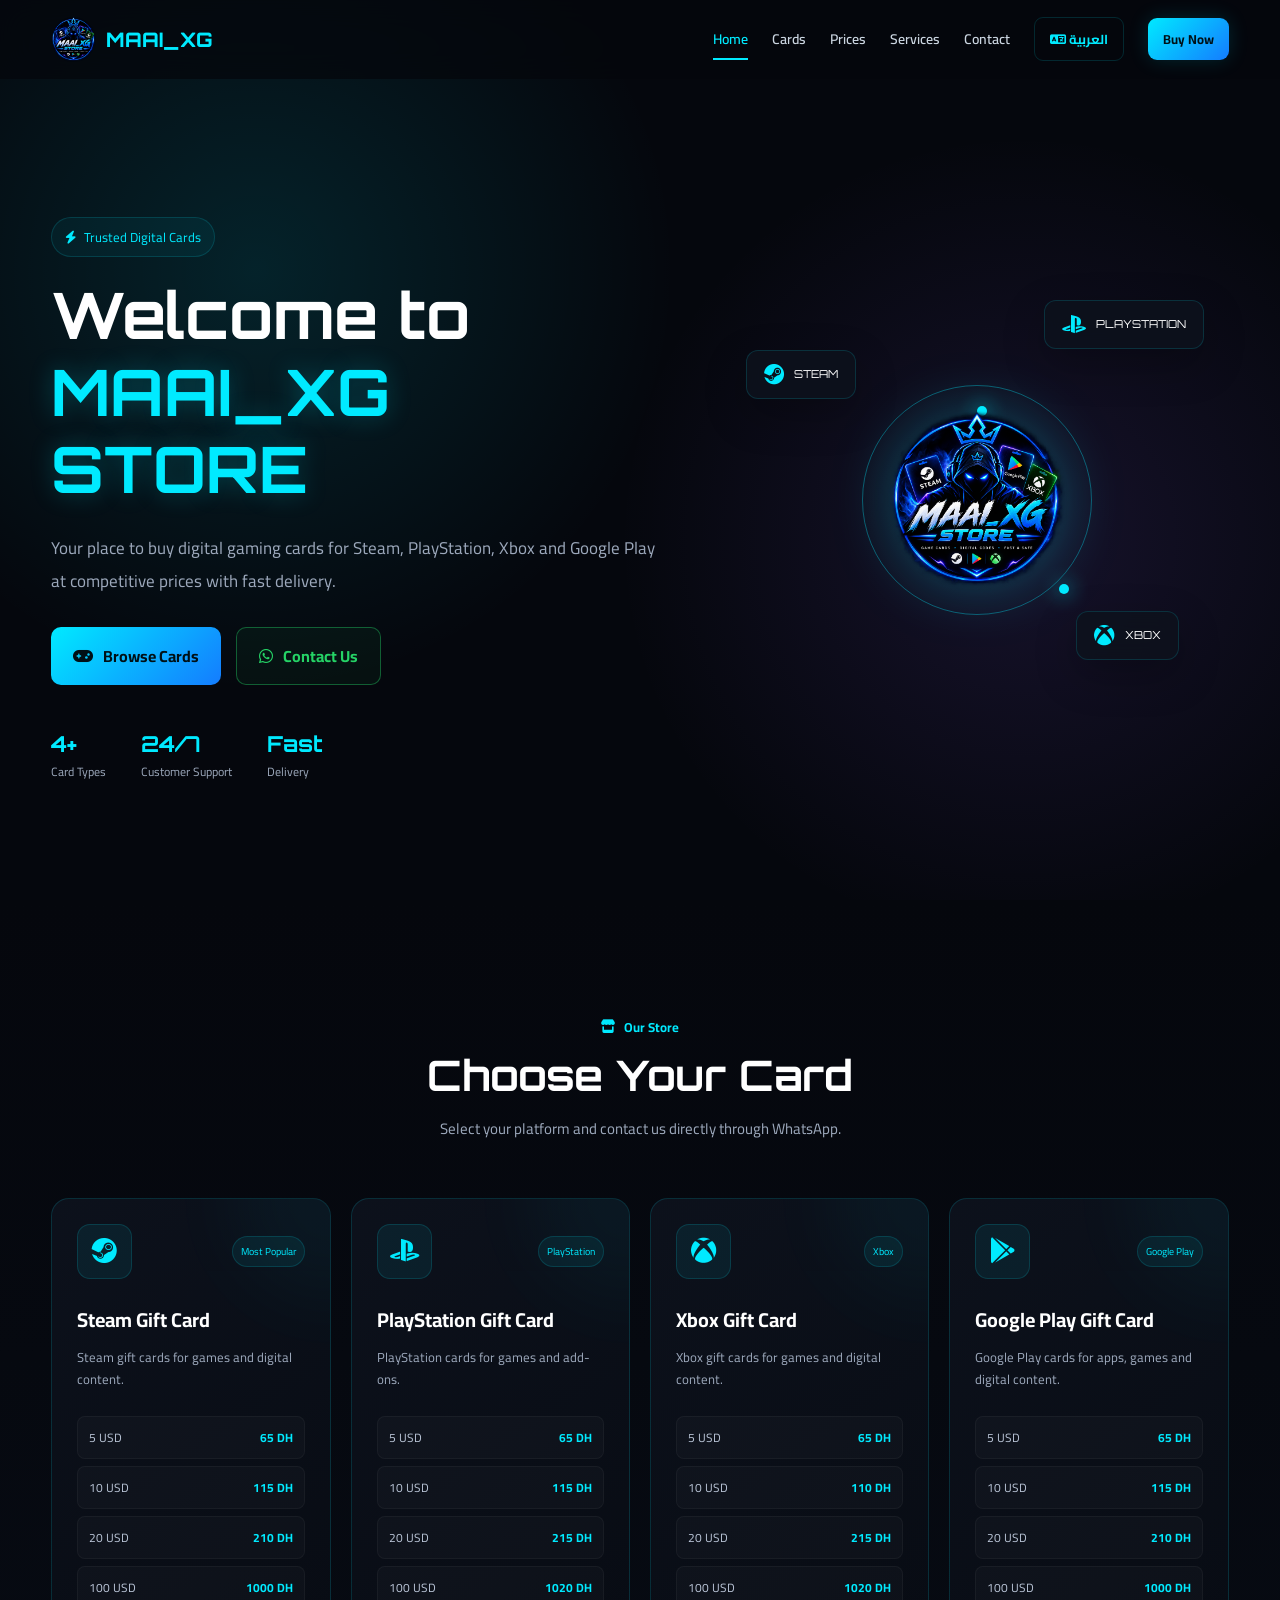
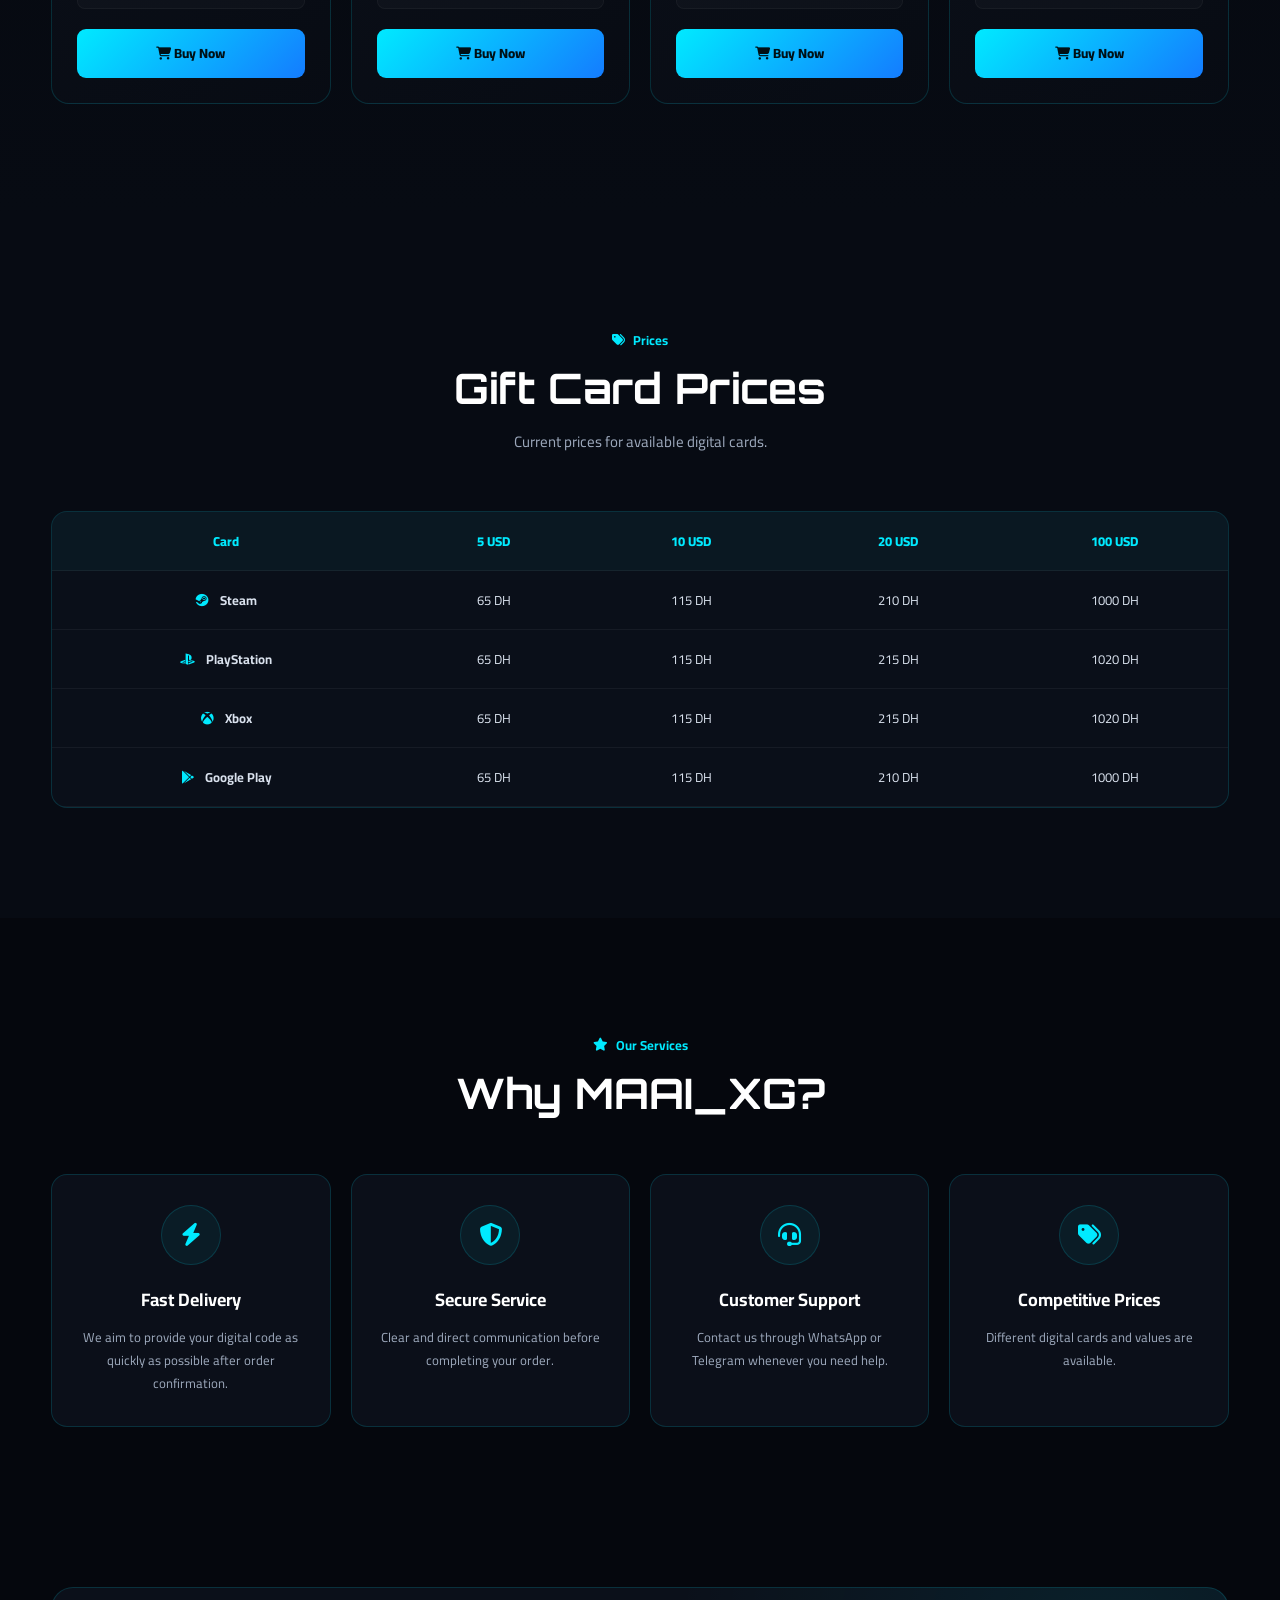
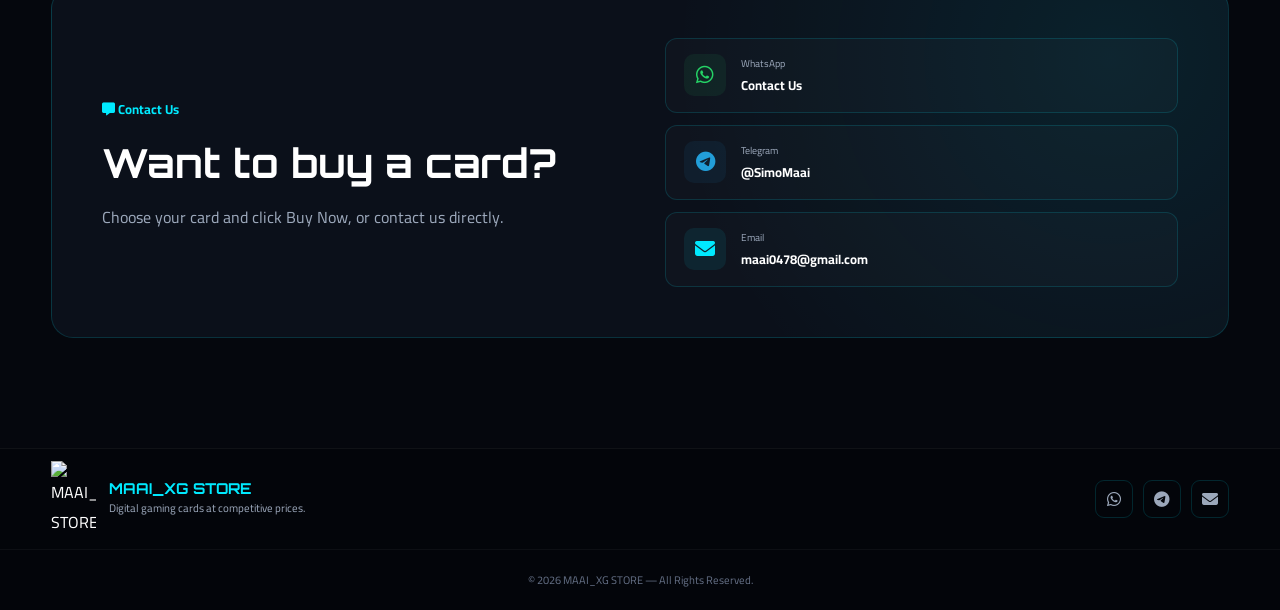
==== english.html @ 56d8b90f "MAAI_XG STORE website" ====
<!DOCTYPE html>
<html lang="en" dir="ltr">
<head>

    <meta charset="UTF-8">

    <meta name="viewport"
          content="width=device-width, initial-scale=1.0">

    <title>MAAI_XG STORE | Digital Gaming Cards</title>

    <meta name="description"
          content="MAAI_XG STORE - Steam, PlayStation, Xbox and Google Play gift cards">

    <link rel="preconnect"
          href="https://fonts.googleapis.com">

    <link rel="preconnect"
          href="https://fonts.gstatic.com"
          crossorigin>

    <link href="https://fonts.googleapis.com/css2?family=Cairo:wght@400;500;600;700;800&family=Orbitron:wght@500;600;700;800&display=swap"
          rel="stylesheet">

    <link rel="stylesheet"
          href="https://cdnjs.cloudflare.com/ajax/libs/font-awesome/6.5.2/css/all.min.css">

    <link rel="stylesheet"
          href="style.css">

</head>

<body>


<!-- ================= NAVBAR ================= -->

<header class="navbar">

    <div class="container nav-container">

        <a href="#home" class="logo">

            <img src="logo_profil.png"
                 alt="MAAI_XG STORE">

            <span>MAAI_XG</span>

        </a>


        <nav class="nav-menu">

            <a href="#home"
               class="nav-link active">
                Home
            </a>

            <a href="#cards"
               class="nav-link">
                Cards
            </a>

            <a href="#prices"
               class="nav-link">
                Prices
            </a>

            <a href="#services"
               class="nav-link">
                Services
            </a>

            <a href="#contact"
               class="nav-link">
                Contact
            </a>

            <a href="index.html"
               class="language-btn">

                <i class="fa-solid fa-language"></i>

                العربية

            </a>

            <a href="#cards"
               class="nav-buy">
                Buy Now
            </a>

        </nav>


        <button class="menu-toggle"
                aria-label="Menu">

            <i class="fa-solid fa-bars"></i>

        </button>

    </div>

</header>


<!-- ================= HERO ================= -->

<section id="home"
         class="hero">

    <div class="hero-bg"></div>


    <div class="container hero-container">


        <div class="hero-content reveal">

            <span class="hero-badge">

                <i class="fa-solid fa-bolt"></i>

                Trusted Digital Cards

            </span>


            <h1>

                Welcome to

                <span>MAAI_XG STORE</span>

            </h1>


            <p>

                Your place to buy digital gaming cards
                for Steam, PlayStation, Xbox and Google Play
                at competitive prices with fast delivery.

            </p>


            <div class="hero-buttons">

                <a href="#cards"
                   class="btn btn-primary">

                    <i class="fa-solid fa-gamepad"></i>

                    Browse Cards

                </a>


                <a href="https://wa.me/79996118911"
                   target="_blank"
                   class="btn btn-whatsapp">

                    <i class="fa-brands fa-whatsapp"></i>

                    Contact Us

                </a>

            </div>


            <div class="hero-stats">

                <div class="stat">

                    <strong>4+</strong>

                    <span>
                        Card Types
                    </span>

                </div>


                <div class="stat">

                    <strong>24/7</strong>

                    <span>
                        Customer Support
                    </span>

                </div>


                <div class="stat">

                    <strong>Fast</strong>

                    <span>
                        Delivery
                    </span>

                </div>

            </div>

        </div>


        <div class="hero-visual reveal">


            <div class="floating-card steam-float">

                <i class="fa-brands fa-steam"></i>

                <span>STEAM</span>

            </div>


            <div class="floating-card ps-float">

                <i class="fa-brands fa-playstation"></i>

                <span>PLAYSTATION</span>

            </div>


            <div class="floating-card xbox-float">

                <i class="fa-brands fa-xbox"></i>

                <span>XBOX</span>

            </div>


            <div class="hero-logo">

                <img src="./logo_profil.png"
                     alt="MAAI_XG Logo">

                <div class="logo-ring"></div>

            </div>

        </div>

    </div>

</section>


<!-- ================= CARDS ================= -->

<section id="cards"
         class="section cards-section">

    <div class="container">


        <div class="section-title reveal">

            <span>

                <i class="fa-solid fa-store"></i>

                Our Store

            </span>


            <h2>
                Choose Your Card
            </h2>


            <p>
                Select your platform and contact us directly through WhatsApp.
            </p>

        </div>


        <div class="cards-grid">


            <!-- STEAM -->

            <article class="product-card steam-card reveal">

                <div class="card-top">

                    <div class="platform-icon">

                        <i class="fa-brands fa-steam"></i>

                    </div>


                    <span class="card-tag">
                        Most Popular
                    </span>

                </div>


                <h3>
                    Steam Gift Card
                </h3>


                <p>
                    Steam gift cards for games and digital content.
                </p>


                <div class="price-list">

                    <div>
                        <span>5 USD</span>
                        <strong>65 DH</strong>
                    </div>

                    <div>
                        <span>10 USD</span>
                        <strong>115 DH</strong>
                    </div>

                    <div>
                        <span>20 USD</span>
                        <strong>210 DH</strong>
                    </div>

                    <div>
                        <span>100 USD</span>
                        <strong>1000 DH</strong>
                    </div>

                </div>


                <button class="buy-btn"
                        data-product="Steam Gift Card">

                    <i class="fa-solid fa-cart-shopping"></i>

                    Buy Now

                </button>

            </article>


            <!-- PLAYSTATION -->

            <article class="product-card playstation-card reveal">

                <div class="card-top">

                    <div class="platform-icon">

                        <i class="fa-brands fa-playstation"></i>

                    </div>


                    <span class="card-tag">
                        PlayStation
                    </span>

                </div>


                <h3>
                    PlayStation Gift Card
                </h3>


                <p>
                    PlayStation cards for games and add-ons.
                </p>


                <div class="price-list">

                    <div>
                        <span>5 USD</span>
                        <strong>65 DH</strong>
                    </div>

                    <div>
                        <span>10 USD</span>
                        <strong>115 DH</strong>
                    </div>

                    <div>
                        <span>20 USD</span>
                        <strong>215 DH</strong>
                    </div>

                    <div>
                        <span>100 USD</span>
                        <strong>1020 DH</strong>
                    </div>

                </div>


                <button class="buy-btn"
                        data-product="PlayStation Gift Card">

                    <i class="fa-solid fa-cart-shopping"></i>

                    Buy Now

                </button>

            </article>


            <!-- XBOX -->

            <article class="product-card xbox-card reveal">

                <div class="card-top">

                    <div class="platform-icon">

                        <i class="fa-brands fa-xbox"></i>

                    </div>


                    <span class="card-tag">
                        Xbox
                    </span>

                </div>


                <h3>
                    Xbox Gift Card
                </h3>


                <p>
                    Xbox gift cards for games and digital content.
                </p>


                <div class="price-list">

                    <div>
                        <span>5 USD</span>
                        <strong>65 DH</strong>
                    </div>

                    <div>
                        <span>10 USD</span>
                        <strong>110 DH</strong>
                    </div>

                    <div>
                        <span>20 USD</span>
                        <strong>215 DH</strong>
                    </div>

                    <div>
                        <span>100 USD</span>
                        <strong>1020 DH</strong>
                    </div>

                </div>


                <button class="buy-btn"
                        data-product="Xbox Gift Card">

                    <i class="fa-solid fa-cart-shopping"></i>

                    Buy Now

                </button>

            </article>


            <!-- GOOGLE PLAY -->

            <article class="product-card google-card reveal">

                <div class="card-top">

                    <div class="platform-icon">

                        <i class="fa-brands fa-google-play"></i>

                    </div>


                    <span class="card-tag">
                        Google Play
                    </span>

                </div>


                <h3>
                    Google Play Gift Card
                </h3>


                <p>
                    Google Play cards for apps, games and digital content.
                </p>


                <div class="price-list">

                    <div>
                        <span>5 USD</span>
                        <strong>65 DH</strong>
                    </div>

                    <div>
                        <span>10 USD</span>
                        <strong>115 DH</strong>
                    </div>

                    <div>
                        <span>20 USD</span>
                        <strong>210 DH</strong>
                    </div>

                    <div>
                        <span>100 USD</span>
                        <strong>1000 DH</strong>
                    </div>

                </div>


                <button class="buy-btn"
                        data-product="Google Play Gift Card">

                    <i class="fa-solid fa-cart-shopping"></i>

                    Buy Now

                </button>

            </article>

        </div>

    </div>

</section>


<!-- ================= PRICES ================= -->

<section id="prices"
         class="section prices-section">

    <div class="container">


        <div class="section-title reveal">

            <span>

                <i class="fa-solid fa-tags"></i>

                Prices

            </span>


            <h2>
                Gift Card Prices
            </h2>


            <p>
                Current prices for available digital cards.
            </p>

        </div>


        <div class="table-wrapper reveal">

            <table>

                <thead>

                    <tr>

                        <th>Card</th>

                        <th>5 USD</th>

                        <th>10 USD</th>

                        <th>20 USD</th>

                        <th>100 USD</th>

                    </tr>

                </thead>


                <tbody>

                    <tr>

                        <td>

                            <i class="fa-brands fa-steam"></i>

                            Steam

                        </td>

                        <td>65 DH</td>

                        <td>115 DH</td>

                        <td>210 DH</td>

                        <td>1000 DH</td>

                    </tr>


                    <tr>

                        <td>

                            <i class="fa-brands fa-playstation"></i>

                            PlayStation

                        </td>

                        <td>65 DH</td>

                        <td>115 DH</td>

                        <td>215 DH</td>

                        <td>1020 DH</td>

                    </tr>


                    <tr>

                        <td>

                            <i class="fa-brands fa-xbox"></i>

                            Xbox

                        </td>

                        <td>65 DH</td>

                        <td>115 DH</td>

                        <td>215 DH</td>

                        <td>1020 DH</td>

                    </tr>


                    <tr>

                        <td>

                            <i class="fa-brands fa-google-play"></i>

                            Google Play

                        </td>

                        <td>65 DH</td>

                        <td>115 DH</td>

                        <td>210 DH</td>

                        <td>1000 DH</td>

                    </tr>

                </tbody>

            </table>

        </div>

    </div>

</section>


<!-- ================= SERVICES ================= -->

<section id="services"
         class="section services-section">

    <div class="container">


        <div class="section-title reveal">

            <span>

                <i class="fa-solid fa-star"></i>

                Our Services

            </span>


            <h2>
                Why MAAI_XG?
            </h2>

        </div>


        <div class="services-grid">


            <div class="service-box reveal">

                <i class="fa-solid fa-bolt"></i>

                <h3>
                    Fast Delivery
                </h3>

                <p>
                    We aim to provide your digital code as quickly as possible after order confirmation.
                </p>

            </div>


            <div class="service-box reveal">

                <i class="fa-solid fa-shield-halved"></i>

                <h3>
                    Secure Service
                </h3>

                <p>
                    Clear and direct communication before completing your order.
                </p>

            </div>


            <div class="service-box reveal">

                <i class="fa-solid fa-headset"></i>

                <h3>
                    Customer Support
                </h3>

                <p>
                    Contact us through WhatsApp or Telegram whenever you need help.
                </p>

            </div>


            <div class="service-box reveal">

                <i class="fa-solid fa-tags"></i>

                <h3>
                    Competitive Prices
                </h3>

                <p>
                    Different digital cards and values are available.
                </p>

            </div>

        </div>

    </div>

</section>


<!-- ================= CONTACT ================= -->

<section id="contact"
         class="section contact-section">

    <div class="container">


        <div class="contact-box reveal">


            <div class="contact-content">

                <span>

                    <i class="fa-solid fa-message"></i>

                    Contact Us

                </span>


                <h2>
                    Want to buy a card?
                </h2>


                <p>
                    Choose your card and click Buy Now,
                    or contact us directly.
                </p>

            </div>


            <div class="contact-buttons">


                <a href="https://wa.me/79996118911"
                   target="_blank"
                   class="contact-btn whatsapp">

                    <i class="fa-brands fa-whatsapp"></i>

                    <div>

                        <small>
                            WhatsApp
                        </small>

                        <strong>
                            Contact Us
                        </strong>

                    </div>

                </a>


                <a href="https://t.me/SimoMaai"
                   target="_blank"
                   class="contact-btn telegram">

                    <i class="fa-brands fa-telegram"></i>

                    <div>

                        <small>
                            Telegram
                        </small>

                        <strong>
                            @SimoMaai
                        </strong>

                    </div>

                </a>


                <a href="mailto:maai0478@gmail.com"
                   class="contact-btn email">

                    <i class="fa-solid fa-envelope"></i>

                    <div>

                        <small>
                            Email
                        </small>

                        <strong>
                            maai0478@gmail.com
                        </strong>

                    </div>

                </a>

            </div>

        </div>

    </div>

</section>


<!-- ================= FOOTER ================= -->

<footer>

    <div class="container footer-container">


        <div class="footer-brand">

            <img src="logo_profic.png"
                 alt="MAAI_XG STORE">


            <div>

                <h3>
                    MAAI_XG STORE
                </h3>

                <p>
                    Digital gaming cards at competitive prices.
                </p>

            </div>

        </div>


        <div class="footer-social">

            <a href="https://wa.me/79996118911"
               target="_blank">

                <i class="fa-brands fa-whatsapp"></i>

            </a>


            <a href="https://t.me/SimoMaai"
               target="_blank">

                <i class="fa-brands fa-telegram"></i>

            </a>


            <a href="mailto:maai0478@gmail.com">

                <i class="fa-solid fa-envelope"></i>

            </a>

        </div>

    </div>


    <div class="copyright">

        © <span id="year"></span>

        MAAI_XG STORE — All Rights Reserved.

    </div>

</footer>


<script src="script.js"></script>

</body>
</html>
---- style.css ----
/* =====================================================
   MAAI_XG STORE
   MAIN CSS
===================================================== */

* {
    margin: 0;
    padding: 0;
    box-sizing: border-box;
}

html {
    scroll-behavior: smooth;
}

body {
    font-family: "Cairo", sans-serif;
    background: #05070d;
    color: #ffffff;
    overflow-x: hidden;
}

a {
    text-decoration: none;
    color: inherit;
}

button {
    font-family: inherit;
}

img {
    max-width: 100%;
    display: block;
}

:root {
    --bg: #05070d;
    --bg2: #090d16;
    --card: #0d121d;

    --cyan: #00eaff;
    --blue: #147cff;
    --purple: #8b5cf6;

    --white: #ffffff;
    --muted: #9ca8bb;

    --border: rgba(0, 234, 255, 0.15);

    --shadow:
        0 0 35px rgba(0, 234, 255, 0.08);
}

.container {
    width: min(1180px, 92%);
    margin: auto;
}


/* =====================================================
   NAVBAR
===================================================== */

.navbar {
    position: fixed;
    top: 0;
    left: 0;
    width: 100%;
    z-index: 1000;

    background: rgba(5, 7, 13, 0.75);

    backdrop-filter: blur(15px);

    border-bottom: 1px solid transparent;

    transition: 0.3s ease;
}

.navbar.scrolled {
    background: rgba(5, 7, 13, 0.95);
    border-bottom-color: var(--border);
    box-shadow: 0 10px 30px rgba(0, 0, 0, 0.25);
}

.nav-container {
    min-height: 78px;

    display: flex;
    align-items: center;
    justify-content: space-between;

    gap: 30px;
}

.logo {
    display: flex;
    align-items: center;
    gap: 10px;

    font-family: "Orbitron", sans-serif;
    font-size: 20px;
    font-weight: 800;

    color: #fff;
}

.logo img {
    width: 45px;
    height: 45px;
    object-fit: contain;
}

.logo span {
    color: var(--cyan);
}

.nav-menu {
    display: flex;
    align-items: center;
    gap: 24px;
}

.nav-link {
    color: #cbd5e1;
    font-size: 14px;
    font-weight: 600;

    position: relative;

    transition: 0.3s ease;
}

.nav-link:hover,
.nav-link.active {
    color: var(--cyan);
}

.nav-link::after {
    content: "";

    position: absolute;

    bottom: -8px;
    left: 0;

    width: 0;
    height: 2px;

    background: var(--cyan);

    transition: 0.3s ease;
}

.nav-link:hover::after,
.nav-link.active::after {
    width: 100%;
}

.nav-buy,
.language-btn {
    padding: 9px 15px;

    border-radius: 9px;

    font-size: 13px;
    font-weight: 700;

    transition: 0.3s ease;
}

.language-btn {
    border: 1px solid var(--border);
    color: var(--cyan);
}

.language-btn:hover {
    background: rgba(0, 234, 255, 0.08);
}

.nav-buy {
    background: linear-gradient(
        135deg,
        var(--cyan),
        var(--blue)
    );

    color: #001016;

    box-shadow:
        0 0 20px rgba(0, 234, 255, 0.15);
}

.nav-buy:hover {
    transform: translateY(-2px);
    box-shadow:
        0 0 30px rgba(0, 234, 255, 0.3);
}

.menu-toggle {
    display: none;

    border: 0;
    background: transparent;

    color: white;

    font-size: 24px;

    cursor: pointer;
}


/* =====================================================
   HERO
===================================================== */

.hero {
    min-height: 100vh;

    position: relative;

    display: flex;
    align-items: center;

    padding-top: 100px;

    overflow: hidden;
}

.hero-bg {
    position: absolute;
    inset: 0;

    background:
        radial-gradient(
            circle at 20% 30%,
            rgba(0, 234, 255, 0.12),
            transparent 35%
        ),

        radial-gradient(
            circle at 80% 60%,
            rgba(139, 92, 246, 0.13),
            transparent 35%
        );

    pointer-events: none;
}

.hero-container {
    display: grid;

    grid-template-columns: 1.1fr 0.9fr;

    align-items: center;

    gap: 60px;

    position: relative;
    z-index: 2;
}

.hero-content {
    max-width: 680px;
}

.hero-badge {
    display: inline-flex;

    align-items: center;

    gap: 8px;

    padding: 7px 13px;

    border-radius: 50px;

    border: 1px solid var(--border);

    background: rgba(0, 234, 255, 0.05);

    color: var(--cyan);

    font-size: 13px;

    margin-bottom: 20px;
}

.hero h1 {
    font-family: "Orbitron", sans-serif;

    font-size: clamp(36px, 5vw, 65px);

    line-height: 1.2;

    margin-bottom: 25px;
}

.hero h1 span {
    display: block;

    color: var(--cyan);

    text-shadow:
        0 0 25px rgba(0, 234, 255, 0.25);
}

.hero p {
    color: var(--muted);

    font-size: 17px;

    line-height: 1.9;

    max-width: 650px;

    margin-bottom: 30px;
}

.hero-buttons {
    display: flex;

    gap: 15px;

    flex-wrap: wrap;
}

.btn {
    display: inline-flex;

    align-items: center;

    justify-content: center;

    gap: 10px;

    padding: 13px 22px;

    border-radius: 10px;

    font-weight: 700;

    transition: 0.3s ease;
}

.btn-primary {
    background:
        linear-gradient(
            135deg,
            var(--cyan),
            var(--blue)
        );

    color: #001016;
}

.btn-primary:hover {
    transform: translateY(-3px);

    box-shadow:
        0 10px 35px rgba(0, 234, 255, 0.2);
}

.btn-whatsapp {
    border: 1px solid rgba(37, 211, 102, 0.4);

    color: #25d366;

    background: rgba(37, 211, 102, 0.05);
}

.btn-whatsapp:hover {
    background: rgba(37, 211, 102, 0.1);

    transform: translateY(-3px);
}

.hero-stats {
    display: flex;

    gap: 35px;

    margin-top: 45px;

    flex-wrap: wrap;
}

.stat {
    display: flex;

    flex-direction: column;

    gap: 3px;
}

.stat strong {
    font-family: "Orbitron", sans-serif;

    color: var(--cyan);

    font-size: 22px;
}

.stat span {
    color: var(--muted);

    font-size: 12px;
}


/* =====================================================
   HERO VISUAL
===================================================== */

.hero-visual {
    min-height: 500px;

    position: relative;

    display: flex;

    align-items: center;

    justify-content: center;
}

.hero-logo {
    width: 230px;
    height: 230px;

    position: relative;

    display: flex;

    align-items: center;

    justify-content: center;

    animation: logoFloat 4s ease-in-out infinite;
}

.hero-logo img {
    width: 180px;

    position: relative;

    z-index: 2;

    filter:
        drop-shadow(
            0 0 30px rgba(0, 234, 255, 0.3)
        );
}

.logo-ring {
    position: absolute;

    inset: 0;

    border: 1px solid rgba(0, 234, 255, 0.35);

    border-radius: 50%;

    animation: spin 10s linear infinite;
}

.logo-ring::before,
.logo-ring::after {
    content: "";

    position: absolute;

    width: 10px;
    height: 10px;

    border-radius: 50%;

    background: var(--cyan);

    box-shadow:
        0 0 20px var(--cyan);
}

.logo-ring::before {
    top: 20px;
    left: 50%;
}

.logo-ring::after {
    bottom: 20px;
    right: 10%;
}

.floating-card {
    position: absolute;

    display: flex;

    align-items: center;

    gap: 10px;

    padding: 13px 17px;

    border: 1px solid var(--border);

    border-radius: 12px;

    background: rgba(13, 18, 29, 0.85);

    backdrop-filter: blur(10px);

    color: white;

    box-shadow:
        0 15px 40px rgba(0, 0, 0, 0.25);

    font-family: "Orbitron", sans-serif;

    font-size: 11px;
}

.floating-card i {
    color: var(--cyan);

    font-size: 21px;
}

.steam-float {
    top: 20%;
    left: 4%;

    animation: floatingOne 4s ease-in-out infinite;
}

.ps-float {
    top: 10%;
    right: 5%;

    animation: floatingTwo 4.5s ease-in-out infinite;
}

.xbox-float {
    bottom: 18%;
    right: 10%;

    animation: floatingThree 5s ease-in-out infinite;
}


/* =====================================================
   SECTIONS
===================================================== */

.section {
    padding: 110px 0;
}

.section-title {
    text-align: center;

    margin-bottom: 55px;
}

.section-title > span {
    display: inline-flex;

    align-items: center;

    gap: 8px;

    color: var(--cyan);

    font-size: 13px;

    font-weight: 700;

    margin-bottom: 10px;
}

.section-title h2 {
    font-family: "Orbitron", sans-serif;

    font-size: clamp(28px, 4vw, 42px);

    margin-bottom: 13px;
}

.section-title p {
    color: var(--muted);

    font-size: 15px;
}


/* =====================================================
   PRODUCT CARDS
===================================================== */

.cards-section {
    background:
        linear-gradient(
            180deg,
            #05070d,
            #070b13
        );
}

.cards-grid {
    display: grid;

    grid-template-columns:
        repeat(4, 1fr);

    gap: 20px;
}

.product-card {
    position: relative;

    background:
        linear-gradient(
            145deg,
            rgba(13, 18, 29, 0.95),
            rgba(8, 12, 20, 0.95)
        );

    border: 1px solid var(--border);

    border-radius: 18px;

    padding: 25px;

    overflow: hidden;

    transition:
        transform 0.35s ease,
        border-color 0.35s ease,
        box-shadow 0.35s ease;
}

.product-card::before {
    content: "";

    position: absolute;

    top: -100px;
    right: -100px;

    width: 200px;
    height: 200px;

    border-radius: 50%;

    background: var(--cyan);

    opacity: 0.04;

    filter: blur(40px);
}

.product-card:hover {
    transform:
        translateY(-8px);

    border-color:
        rgba(0, 234, 255, 0.45);

    box-shadow:
        0 20px 50px rgba(0, 234, 255, 0.08);
}

.card-top {
    display: flex;

    align-items: center;

    justify-content: space-between;

    gap: 10px;

    margin-bottom: 22px;
}

.platform-icon {
    width: 55px;
    height: 55px;

    display: flex;

    align-items: center;

    justify-content: center;

    border-radius: 13px;

    background:
        rgba(0, 234, 255, 0.07);

    border: 1px solid var(--border);

    font-size: 26px;

    color: var(--cyan);
}

.card-tag {
    font-size: 10px;

    color: var(--cyan);

    padding: 5px 8px;

    border-radius: 50px;

    background:
        rgba(0, 234, 255, 0.07);

    border: 1px solid var(--border);
}

.product-card h3 {
    font-size: 20px;

    margin-bottom: 8px;
}

.product-card > p {
    color: var(--muted);

    font-size: 13px;

    line-height: 1.7;

    min-height: 50px;

    margin-bottom: 20px;
}

.price-list {
    display: flex;

    flex-direction: column;

    gap: 7px;

    margin-bottom: 20px;
}

.price-list div {
    display: flex;

    justify-content: space-between;

    align-items: center;

    padding: 9px 11px;

    border-radius: 8px;

    background:
        rgba(255, 255, 255, 0.025);

    border: 1px solid rgba(255, 255, 255, 0.04);

    font-size: 12px;
}

.price-list span {
    color: #b9c4d6;
}

.price-list strong {
    color: var(--cyan);
}

.buy-btn {
    width: 100%;

    border: 0;

    padding: 12px;

    border-radius: 9px;

    cursor: pointer;

    background:
        linear-gradient(
            135deg,
            var(--cyan),
            var(--blue)
        );

    color: #001016;

    font-weight: 800;

    transition: 0.3s ease;
}

.buy-btn:hover {
    transform: translateY(-2px);

    box-shadow:
        0 8px 25px rgba(0, 234, 255, 0.2);
}


/* =====================================================
   PRICES TABLE
===================================================== */

.prices-section {
    background: #070b13;
}

.table-wrapper {
    overflow-x: auto;

    border:
        1px solid var(--border);

    border-radius: 16px;

    background:
        rgba(13, 18, 29, 0.75);
}

table {
    width: 100%;

    border-collapse: collapse;

    min-width: 700px;
}

th,
td {
    padding: 17px;

    text-align: center;

    border-bottom:
        1px solid rgba(255, 255, 255, 0.05);

    font-size: 13px;
}

th {
    color: var(--cyan);

    background:
        rgba(0, 234, 255, 0.04);

    font-weight: 800;
}

td {
    color: #d9e1ed;
}

td:first-child {
    font-weight: 700;
}

td:first-child i {
    color: var(--cyan);

    margin-right: 8px;
}

tbody tr {
    transition: 0.25s ease;
}

tbody tr:hover {
    background:
        rgba(0, 234, 255, 0.025);
}


/* =====================================================
   SERVICES
===================================================== */

.services-grid {
    display: grid;

    grid-template-columns:
        repeat(4, 1fr);

    gap: 20px;
}

.service-box {
    padding: 30px 22px;

    text-align: center;

    background:
        rgba(13, 18, 29, 0.8);

    border:
        1px solid var(--border);

    border-radius: 16px;

    transition: 0.3s ease;
}

.service-box:hover {
    transform: translateY(-7px);

    border-color:
        rgba(0, 234, 255, 0.4);
}

.service-box > i {
    display: inline-flex;

    width: 60px;
    height: 60px;

    align-items: center;
    justify-content: center;

    border-radius: 50%;

    color: var(--cyan);

    background:
        rgba(0, 234, 255, 0.06);

    border:
        1px solid var(--border);

    font-size: 23px;

    margin-bottom: 18px;
}

.service-box h3 {
    margin-bottom: 10px;

    font-size: 18px;
}

.service-box p {
    color: var(--muted);

    font-size: 13px;

    line-height: 1.8;
}


/* =====================================================
   CONTACT
===================================================== */

.contact-section {
    padding-top: 50px;
}

.contact-box {
    display: grid;

    grid-template-columns: 1fr 1fr;

    gap: 50px;

    align-items: center;

    padding: 50px;

    border:
        1px solid var(--border);

    border-radius: 22px;

    background:
        radial-gradient(
            circle at 90% 20%,
            rgba(0, 234, 255, 0.08),
            transparent 40%
        ),

        #0b101a;
}

.contact-content > span {
    color: var(--cyan);

    font-size: 13px;

    font-weight: 700;
}

.contact-content h2 {
    font-family: "Orbitron", sans-serif;

    font-size: clamp(27px, 4vw, 40px);

    margin: 15px 0;
}

.contact-content p {
    color: var(--muted);

    line-height: 1.8;
}

.contact-buttons {
    display: flex;

    flex-direction: column;

    gap: 12px;
}

.contact-btn {
    display: flex;

    align-items: center;

    gap: 15px;

    padding: 15px 18px;

    border-radius: 12px;

    border: 1px solid var(--border);

    background:
        rgba(255, 255, 255, 0.02);

    transition: 0.3s ease;
}

.contact-btn:hover {
    transform: translateX(-5px);

    border-color:
        rgba(0, 234, 255, 0.4);
}

.contact-btn > i {
    width: 42px;
    height: 42px;

    display: flex;

    align-items: center;

    justify-content: center;

    border-radius: 10px;

    font-size: 20px;
}

.contact-btn div {
    display: flex;

    flex-direction: column;
}

.contact-btn small {
    color: var(--muted);

    font-size: 10px;
}

.contact-btn strong {
    font-size: 13px;
}

.whatsapp > i {
    color: #25d366;

    background:
        rgba(37, 211, 102, 0.08);
}

.telegram > i {
    color: #229ed9;

    background:
        rgba(34, 158, 217, 0.08);
}

.email > i {
    color: var(--cyan);

    background:
        rgba(0, 234, 255, 0.08);
}


/* =====================================================
   FOOTER
===================================================== */

footer {
    background: #03050a;

    border-top:
        1px solid rgba(255, 255, 255, 0.05);
}

.footer-container {
    min-height: 100px;

    display: flex;

    align-items: center;

    justify-content: space-between;

    gap: 30px;
}

.footer-brand {
    display: flex;

    align-items: center;

    gap: 13px;
}

.footer-brand img {
    width: 45px;
}

.footer-brand h3 {
    font-family: "Orbitron", sans-serif;

    font-size: 15px;

    color: var(--cyan);
}

.footer-brand p {
    color: var(--muted);

    font-size: 11px;
}

.footer-social {
    display: flex;

    gap: 10px;
}

.footer-social a {
    width: 38px;
    height: 38px;

    display: flex;

    align-items: center;

    justify-content: center;

    border:
        1px solid var(--border);

    border-radius: 9px;

    color: var(--muted);

    transition: 0.3s ease;
}

.footer-social a:hover {
    color: var(--cyan);

    border-color: var(--cyan);

    transform: translateY(-3px);
}

.copyright {
    text-align: center;

    color: #657086;

    font-size: 11px;

    padding: 20px;

    border-top:
        1px solid rgba(255, 255, 255, 0.04);
}


/* =====================================================
   REVEAL
===================================================== */

.reveal {
    opacity: 0;

    transform: translateY(30px);

    transition:
        opacity 0.7s ease,
        transform 0.7s ease;
}

.reveal.visible {
    opacity: 1;

    transform: translateY(0);
}


/* =====================================================
   RIPPLE
===================================================== */

.ripple {
    position: absolute;

    border-radius: 50%;

    background:
        rgba(255, 255, 255, 0.4);

    transform: scale(0);

    animation: rippleAnimation 0.6s linear;

    pointer-events: none;
}


/* =====================================================
   ANIMATIONS
===================================================== */

@keyframes rippleAnimation {

    to {
        transform: scale(4);

        opacity: 0;
    }

}

@keyframes logoFloat {

    0%,
    100% {
        transform: translateY(0);
    }

    50% {
        transform: translateY(-15px);
    }

}

@keyframes spin {

    to {
        transform: rotate(360deg);
    }

}

@keyframes floatingOne {

    0%,
    100% {
        transform: translateY(0) rotate(-4deg);
    }

    50% {
        transform: translateY(-18px) rotate(2deg);
    }

}

@keyframes floatingTwo {

    0%,
    100% {
        transform: translateY(0) rotate(4deg);
    }

    50% {
        transform: translateY(15px) rotate(-2deg);
    }

}

@keyframes floatingThree {

    0%,
    100% {
        transform: translateY(0);
    }

    50% {
        transform: translateY(-13px);
    }

}


/* =====================================================
   RESPONSIVE
===================================================== */

@media (max-width: 1100px) {

    .cards-grid,
    .services-grid {
        grid-template-columns:
            repeat(2, 1fr);
    }

}

@media (max-width: 850px) {

    .menu-toggle {
        display: block;
    }

    .nav-menu {
        position: absolute;

        top: 78px;

        left: 4%;
        right: 4%;

        display: none;

        flex-direction: column;

        align-items: stretch;

        padding: 20px;

        background:
            rgba(7, 10, 17, 0.98);

        border:
            1px solid var(--border);

        border-radius: 15px;
    }

    .nav-menu.open {
        display: flex;
    }

    .nav-link,
    .language-btn,
    .nav-buy {
        text-align: center;

        padding: 12px;
    }

    .hero-container {
        grid-template-columns: 1fr;

        text-align: center;
    }

    .hero-content {
        margin: auto;
    }

    .hero-buttons,
    .hero-stats {
        justify-content: center;
    }

    .hero-visual {
        min-height: 350px;
    }

    .contact-box {
        grid-template-columns: 1fr;
    }

}

@media (max-width: 600px) {

    .section {
        padding: 80px 0;
    }

    .cards-grid,
    .services-grid {
        grid-template-columns: 1fr;
    }

    .hero {
        padding-top: 120px;
    }

    .hero h1 {
        font-size: 34px;
    }

    .hero p {
        font-size: 14px;
    }

    .hero-logo {
        width: 190px;
        height: 190px;
    }

    .hero-logo img {
        width: 145px;
    }

    .floating-card {
        font-size: 9px;
        padding: 9px;
    }

    .steam-float {
        left: 0;
    }

    .ps-float {
        right: 0;
    }

    .xbox-float {
        right: 0;
    }

    .contact-box {
        padding: 25px;
    }

    .footer-container {
        flex-direction: column;

        justify-content: center;

        padding: 30px 0;
    }

}
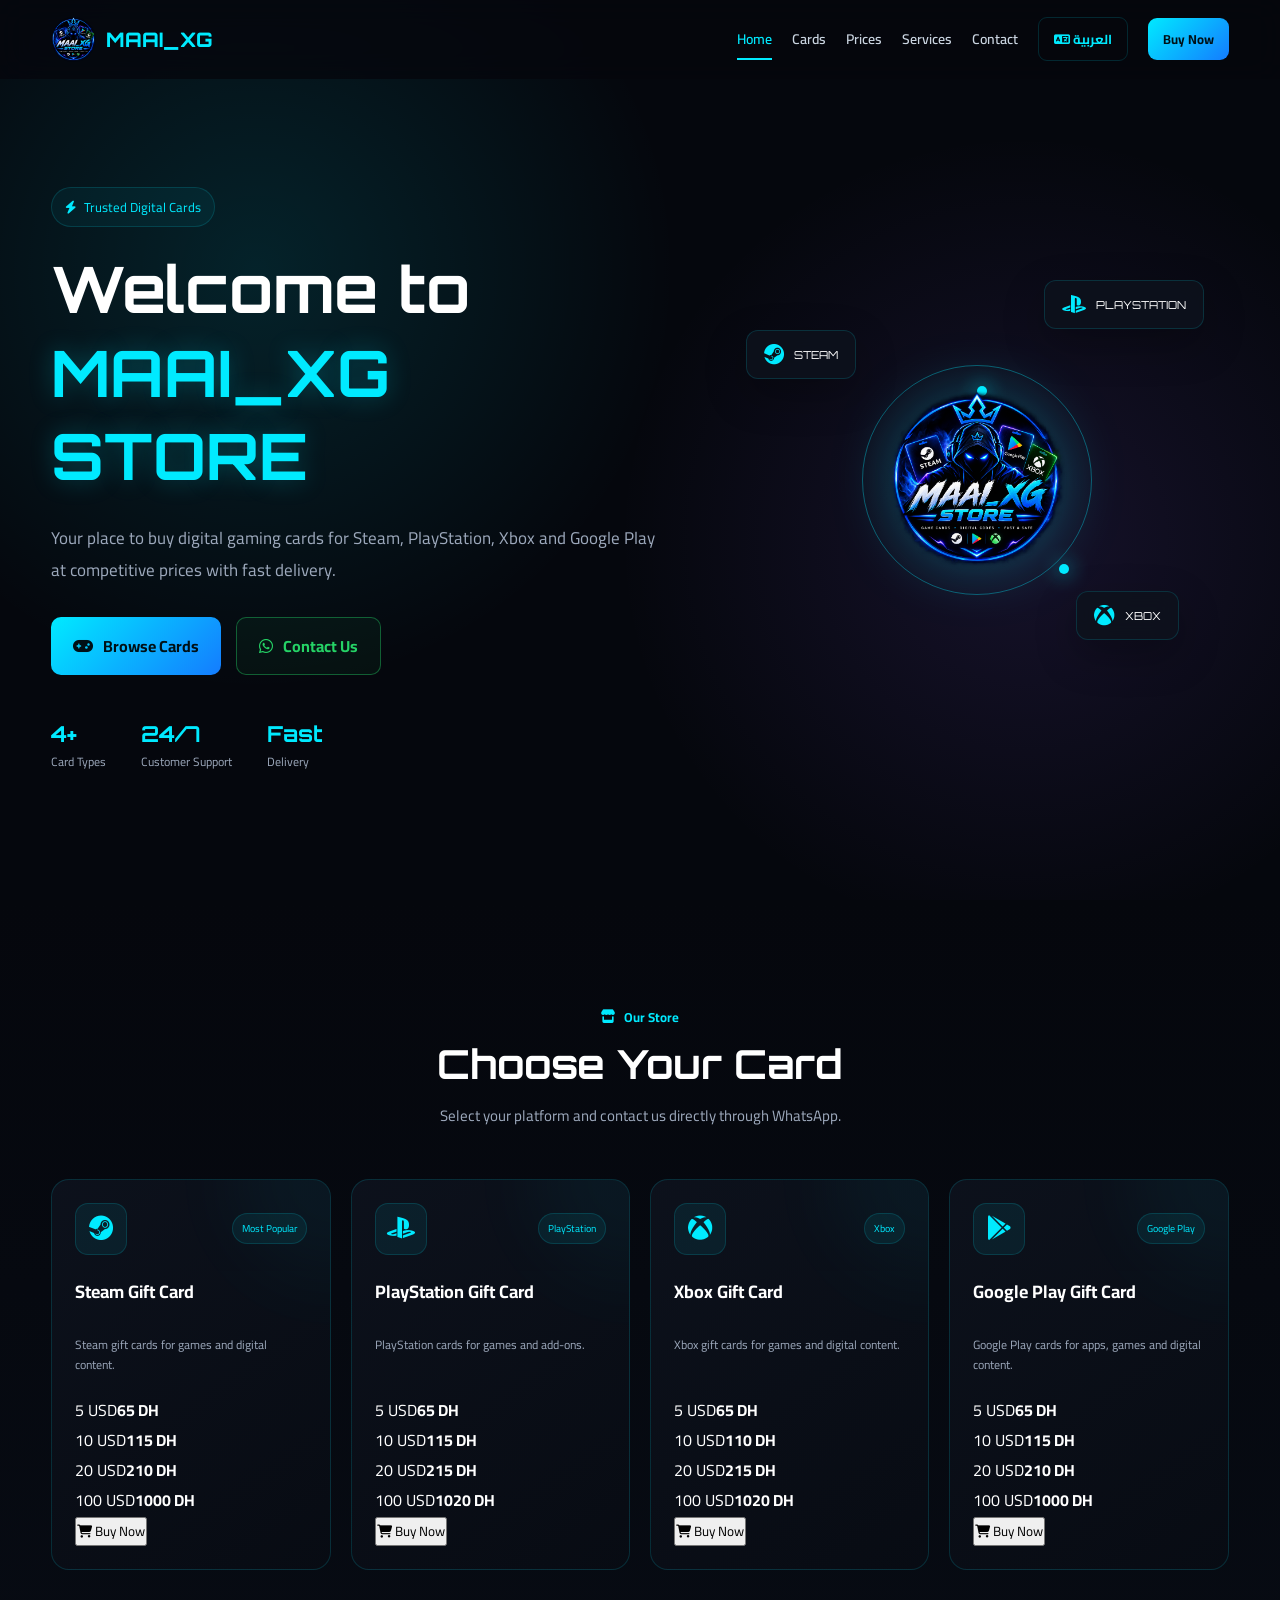
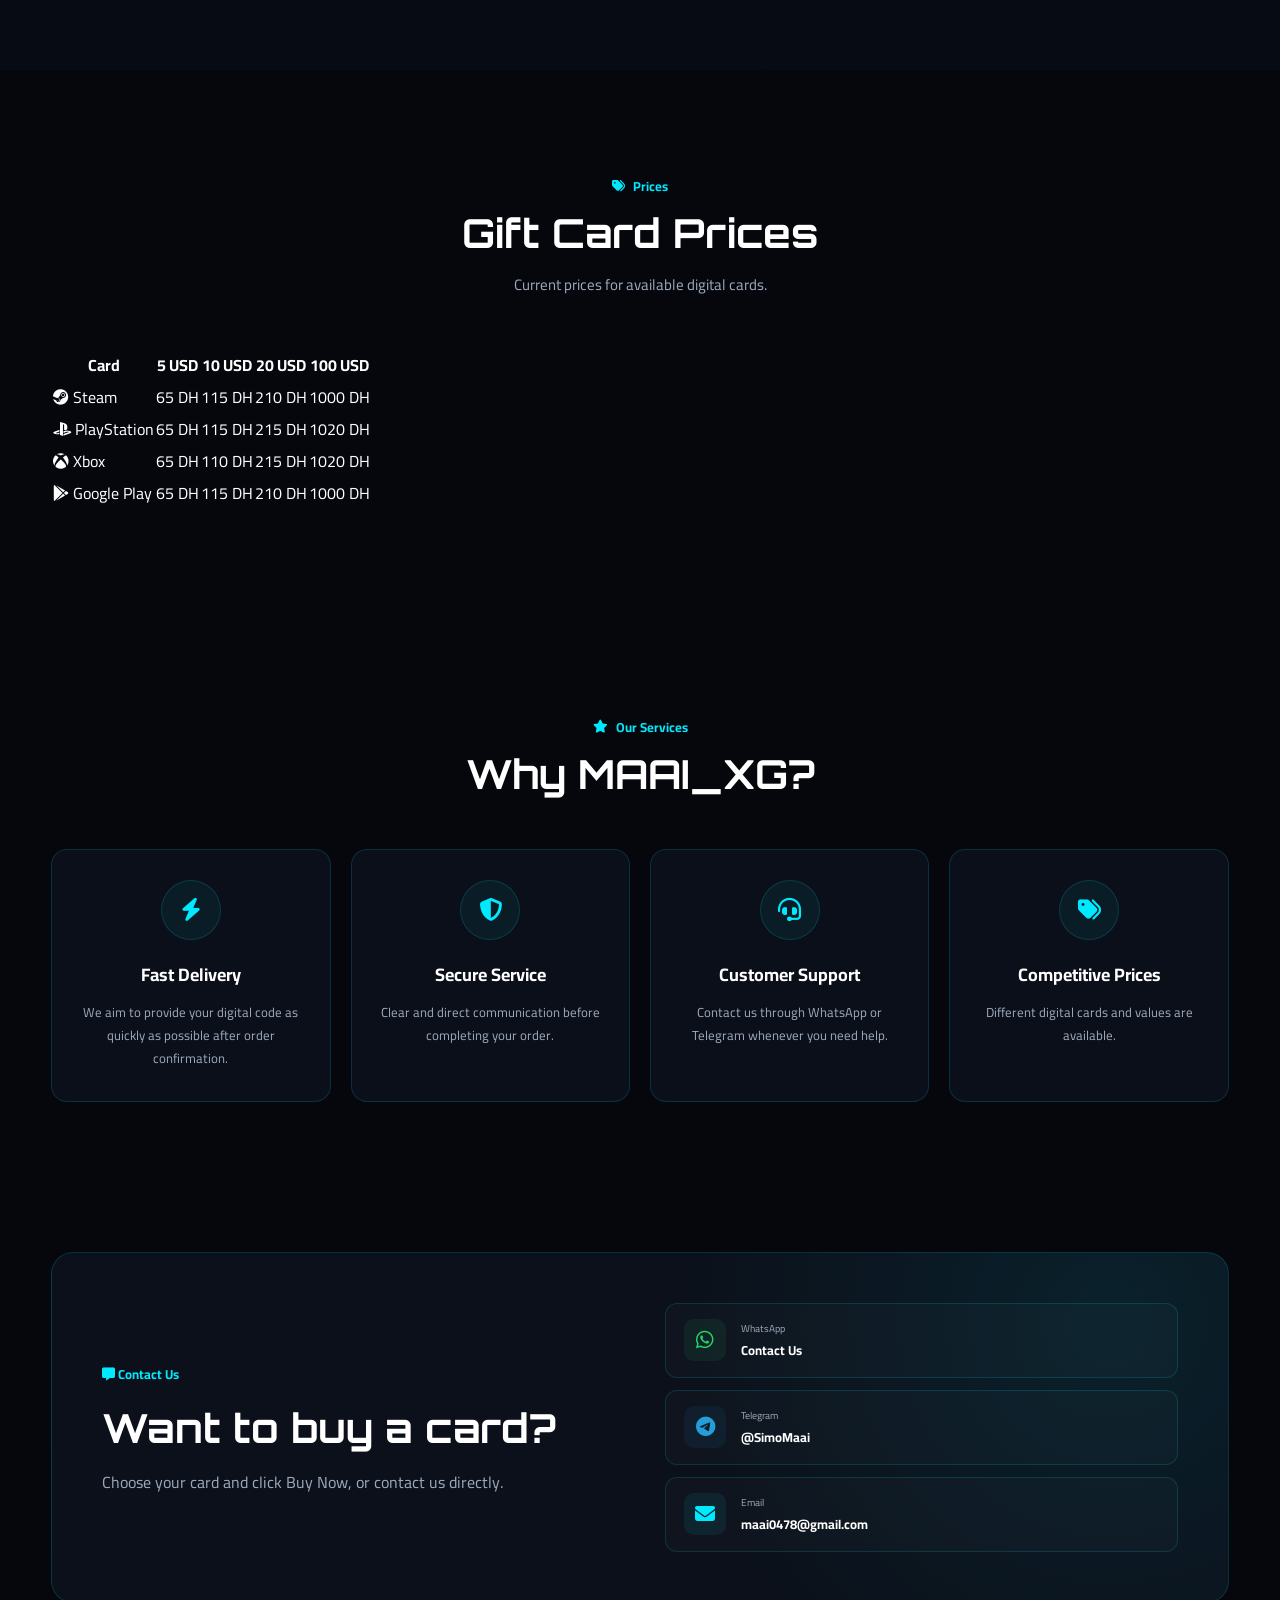
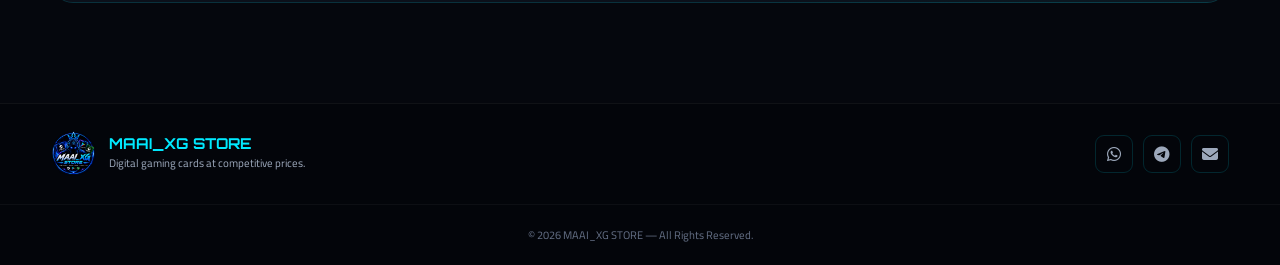
==== commit af139bc6: "Update website" ====
--- a/english.html
+++ b/english.html
@@ -1,990 +1,290 @@
 <!DOCTYPE html>
 <html lang="en" dir="ltr">
 <head>
-
     <meta charset="UTF-8">
-
-    <meta name="viewport"
-          content="width=device-width, initial-scale=1.0">
-
+    <meta name="viewport" content="width=device-width, initial-scale=1.0">
     <title>MAAI_XG STORE | Digital Gaming Cards</title>
-
-    <meta name="description"
-          content="MAAI_XG STORE - Steam, PlayStation, Xbox and Google Play gift cards">
-
-    <link rel="preconnect"
-          href="https://fonts.googleapis.com">
-
-    <link rel="preconnect"
-          href="https://fonts.gstatic.com"
-          crossorigin>
-
-    <link href="https://fonts.googleapis.com/css2?family=Cairo:wght@400;500;600;700;800&family=Orbitron:wght@500;600;700;800&display=swap"
-          rel="stylesheet">
-
-    <link rel="stylesheet"
-          href="https://cdnjs.cloudflare.com/ajax/libs/font-awesome/6.5.2/css/all.min.css">
-
-    <link rel="stylesheet"
-          href="style.css">
-
+    <meta name="description" content="MAAI_XG STORE - Steam, PlayStation, Xbox and Google Play gift cards">
+    <link rel="preconnect" href="https://fonts.googleapis.com">
+    <link rel="preconnect" href="https://fonts.gstatic.com" crossorigin>
+    <link href="https://fonts.googleapis.com/css2?family=Cairo:wght@400;500;600;700;800&family=Orbitron:wght@500;600;700;800&display=swap" rel="stylesheet">
+    <link rel="stylesheet" href="https://cdnjs.cloudflare.com/ajax/libs/font-awesome/6.5.2/css/all.min.css">
+    <link rel="stylesheet" href="style.css">
 </head>
-
 <body>
 
-
-<!-- ================= NAVBAR ================= -->
-
 <header class="navbar">
-
     <div class="container nav-container">
-
         <a href="#home" class="logo">
-
-            <img src="logo_profil.png"
-                 alt="MAAI_XG STORE">
-
+            <img src="logo_profil.png" alt="MAAI_XG STORE">
             <span>MAAI_XG</span>
-
         </a>
-
-
         <nav class="nav-menu">
-
-            <a href="#home"
-               class="nav-link active">
-                Home
-            </a>
-
-            <a href="#cards"
-               class="nav-link">
-                Cards
-            </a>
-
-            <a href="#prices"
-               class="nav-link">
-                Prices
-            </a>
-
-            <a href="#services"
-               class="nav-link">
-                Services
-            </a>
-
-            <a href="#contact"
-               class="nav-link">
-                Contact
-            </a>
-
-            <a href="index.html"
-               class="language-btn">
-
-                <i class="fa-solid fa-language"></i>
-
-                العربية
-
-            </a>
-
-            <a href="#cards"
-               class="nav-buy">
-                Buy Now
-            </a>
-
+            <a href="#home" class="nav-link active">Home</a>
+            <a href="#cards" class="nav-link">Cards</a>
+            <a href="#prices" class="nav-link">Prices</a>
+            <a href="#services" class="nav-link">Services</a>
+            <a href="#contact" class="nav-link">Contact</a>
+            <a href="index.html" class="language-btn">
+                <i class="fa-solid fa-language"></i> العربية
+            </a>
+            <a href="#cards" class="nav-buy">Buy Now</a>
         </nav>
-
-
-        <button class="menu-toggle"
-                aria-label="Menu">
-
+        <button class="menu-toggle" aria-label="Menu">
             <i class="fa-solid fa-bars"></i>
-
         </button>
-
-    </div>
-
+    </div>
 </header>
 
-
-<!-- ================= HERO ================= -->
-
-<section id="home"
-         class="hero">
-
+<section id="home" class="hero">
     <div class="hero-bg"></div>
-
-
     <div class="container hero-container">
-
-
         <div class="hero-content reveal">
-
             <span class="hero-badge">
-
-                <i class="fa-solid fa-bolt"></i>
-
-                Trusted Digital Cards
-
+                <i class="fa-solid fa-bolt"></i> Trusted Digital Cards
             </span>
-
-
-            <h1>
-
-                Welcome to
-
-                <span>MAAI_XG STORE</span>
-
-            </h1>
-
-
+            <h1>Welcome to <span>MAAI_XG STORE</span></h1>
             <p>
-
                 Your place to buy digital gaming cards
                 for Steam, PlayStation, Xbox and Google Play
                 at competitive prices with fast delivery.
-
             </p>
-
-
             <div class="hero-buttons">
-
-                <a href="#cards"
-                   class="btn btn-primary">
-
-                    <i class="fa-solid fa-gamepad"></i>
-
-                    Browse Cards
-
-                </a>
-
-
-                <a href="https://wa.me/79996118911"
-                   target="_blank"
-                   class="btn btn-whatsapp">
-
+                <a href="#cards" class="btn btn-primary">
+                    <i class="fa-solid fa-gamepad"></i> Browse Cards
+                </a>
+                <a href="https://wa.me/79996118911" target="_blank" rel="noopener noreferrer" class="btn btn-whatsapp">
+                    <i class="fa-brands fa-whatsapp"></i> Contact Us
+                </a>
+            </div>
+            <div class="hero-stats">
+                <div class="stat"><strong>4+</strong><span>Card Types</span></div>
+                <div class="stat"><strong>24/7</strong><span>Customer Support</span></div>
+                <div class="stat"><strong>Fast</strong><span>Delivery</span></div>
+            </div>
+        </div>
+        <div class="hero-visual reveal">
+            <div class="floating-card steam-float">
+                <i class="fa-brands fa-steam"></i><span>STEAM</span>
+            </div>
+            <div class="floating-card ps-float">
+                <i class="fa-brands fa-playstation"></i><span>PLAYSTATION</span>
+            </div>
+            <div class="floating-card xbox-float">
+                <i class="fa-brands fa-xbox"></i><span>XBOX</span>
+            </div>
+            <div class="hero-logo">
+                <img src="./logo_profil.png" alt="MAAI_XG Logo">
+                <div class="logo-ring"></div>
+            </div>
+        </div>
+    </div>
+</section>
+
+<section id="cards" class="section cards-section">
+    <div class="container">
+        <div class="section-title reveal">
+            <span><i class="fa-solid fa-store"></i> Our Store</span>
+            <h2>Choose Your Card</h2>
+            <p>Select your platform and contact us directly through WhatsApp.</p>
+        </div>
+
+        <div class="cards-grid">
+            <article class="product-card steam-card reveal">
+                <div class="card-top">
+                    <div class="platform-icon"><i class="fa-brands fa-steam"></i></div>
+                    <span class="card-tag">Most Popular</span>
+                </div>
+                <h3>Steam Gift Card</h3>
+                <p>Steam gift cards for games and digital content.</p>
+                <div class="price-list">
+                    <div><span>5 USD</span><strong>65 DH</strong></div>
+                    <div><span>10 USD</span><strong>115 DH</strong></div>
+                    <div><span>20 USD</span><strong>210 DH</strong></div>
+                    <div><span>100 USD</span><strong>1000 DH</strong></div>
+                </div>
+                <button class="buy-btn" data-product="Steam Gift Card">
+                    <i class="fa-solid fa-cart-shopping"></i> Buy Now
+                </button>
+            </article>
+
+            <article class="product-card playstation-card reveal">
+                <div class="card-top">
+                    <div class="platform-icon"><i class="fa-brands fa-playstation"></i></div>
+                    <span class="card-tag">PlayStation</span>
+                </div>
+                <h3>PlayStation Gift Card</h3>
+                <p>PlayStation cards for games and add-ons.</p>
+                <div class="price-list">
+                    <div><span>5 USD</span><strong>65 DH</strong></div>
+                    <div><span>10 USD</span><strong>115 DH</strong></div>
+                    <div><span>20 USD</span><strong>215 DH</strong></div>
+                    <div><span>100 USD</span><strong>1020 DH</strong></div>
+                </div>
+                <button class="buy-btn" data-product="PlayStation Gift Card">
+                    <i class="fa-solid fa-cart-shopping"></i> Buy Now
+                </button>
+            </article>
+
+            <article class="product-card xbox-card reveal">
+                <div class="card-top">
+                    <div class="platform-icon"><i class="fa-brands fa-xbox"></i></div>
+                    <span class="card-tag">Xbox</span>
+                </div>
+                <h3>Xbox Gift Card</h3>
+                <p>Xbox gift cards for games and digital content.</p>
+                <div class="price-list">
+                    <div><span>5 USD</span><strong>65 DH</strong></div>
+                    <div><span>10 USD</span><strong>110 DH</strong></div>
+                    <div><span>20 USD</span><strong>215 DH</strong></div>
+                    <div><span>100 USD</span><strong>1020 DH</strong></div>
+                </div>
+                <button class="buy-btn" data-product="Xbox Gift Card">
+                    <i class="fa-solid fa-cart-shopping"></i> Buy Now
+                </button>
+            </article>
+
+            <article class="product-card google-card reveal">
+                <div class="card-top">
+                    <div class="platform-icon"><i class="fa-brands fa-google-play"></i></div>
+                    <span class="card-tag">Google Play</span>
+                </div>
+                <h3>Google Play Gift Card</h3>
+                <p>Google Play cards for apps, games and digital content.</p>
+                <div class="price-list">
+                    <div><span>5 USD</span><strong>65 DH</strong></div>
+                    <div><span>10 USD</span><strong>115 DH</strong></div>
+                    <div><span>20 USD</span><strong>210 DH</strong></div>
+                    <div><span>100 USD</span><strong>1000 DH</strong></div>
+                </div>
+                <button class="buy-btn" data-product="Google Play Gift Card">
+                    <i class="fa-solid fa-cart-shopping"></i> Buy Now
+                </button>
+            </article>
+        </div>
+    </div>
+</section>
+
+<section id="prices" class="section prices-section">
+    <div class="container">
+        <div class="section-title reveal">
+            <span><i class="fa-solid fa-tags"></i> Prices</span>
+            <h2>Gift Card Prices</h2>
+            <p>Current prices for available digital cards.</p>
+        </div>
+        <div class="table-wrapper reveal">
+            <table>
+                <thead>
+                    <tr>
+                        <th>Card</th><th>5 USD</th><th>10 USD</th><th>20 USD</th><th>100 USD</th>
+                    </tr>
+                </thead>
+                <tbody>
+                    <tr>
+                        <td><i class="fa-brands fa-steam"></i> Steam</td>
+                        <td>65 DH</td><td>115 DH</td><td>210 DH</td><td>1000 DH</td>
+                    </tr>
+                    <tr>
+                        <td><i class="fa-brands fa-playstation"></i> PlayStation</td>
+                        <td>65 DH</td><td>115 DH</td><td>215 DH</td><td>1020 DH</td>
+                    </tr>
+                    <tr>
+                        <td><i class="fa-brands fa-xbox"></i> Xbox</td>
+                        <td>65 DH</td><td>110 DH</td><td>215 DH</td><td>1020 DH</td>
+                    </tr>
+                    <tr>
+                        <td><i class="fa-brands fa-google-play"></i> Google Play</td>
+                        <td>65 DH</td><td>115 DH</td><td>210 DH</td><td>1000 DH</td>
+                    </tr>
+                </tbody>
+            </table>
+        </div>
+    </div>
+</section>
+
+<section id="services" class="section services-section">
+    <div class="container">
+        <div class="section-title reveal">
+            <span><i class="fa-solid fa-star"></i> Our Services</span>
+            <h2>Why MAAI_XG?</h2>
+        </div>
+        <div class="services-grid">
+            <div class="service-box reveal">
+                <i class="fa-solid fa-bolt"></i>
+                <h3>Fast Delivery</h3>
+                <p>We aim to provide your digital code as quickly as possible after order confirmation.</p>
+            </div>
+            <div class="service-box reveal">
+                <i class="fa-solid fa-shield-halved"></i>
+                <h3>Secure Service</h3>
+                <p>Clear and direct communication before completing your order.</p>
+            </div>
+            <div class="service-box reveal">
+                <i class="fa-solid fa-headset"></i>
+                <h3>Customer Support</h3>
+                <p>Contact us through WhatsApp or Telegram whenever you need help.</p>
+            </div>
+            <div class="service-box reveal">
+                <i class="fa-solid fa-tags"></i>
+                <h3>Competitive Prices</h3>
+                <p>Different digital cards and values are available.</p>
+            </div>
+        </div>
+    </div>
+</section>
+
+<section id="contact" class="section contact-section">
+    <div class="container">
+        <div class="contact-box reveal">
+            <div class="contact-content">
+                <span><i class="fa-solid fa-message"></i> Contact Us</span>
+                <h2>Want to buy a card?</h2>
+                <p>Choose your card and click Buy Now, or contact us directly.</p>
+            </div>
+            <div class="contact-buttons">
+                <a href="https://wa.me/79996118911" target="_blank" rel="noopener noreferrer" class="contact-btn whatsapp">
                     <i class="fa-brands fa-whatsapp"></i>
-
-                    Contact Us
-
-                </a>
-
-            </div>
-
-
-            <div class="hero-stats">
-
-                <div class="stat">
-
-                    <strong>4+</strong>
-
-                    <span>
-                        Card Types
-                    </span>
-
-                </div>
-
-
-                <div class="stat">
-
-                    <strong>24/7</strong>
-
-                    <span>
-                        Customer Support
-                    </span>
-
-                </div>
-
-
-                <div class="stat">
-
-                    <strong>Fast</strong>
-
-                    <span>
-                        Delivery
-                    </span>
-
-                </div>
-
-            </div>
-
-        </div>
-
-
-        <div class="hero-visual reveal">
-
-
-            <div class="floating-card steam-float">
-
-                <i class="fa-brands fa-steam"></i>
-
-                <span>STEAM</span>
-
-            </div>
-
-
-            <div class="floating-card ps-float">
-
-                <i class="fa-brands fa-playstation"></i>
-
-                <span>PLAYSTATION</span>
-
-            </div>
-
-
-            <div class="floating-card xbox-float">
-
-                <i class="fa-brands fa-xbox"></i>
-
-                <span>XBOX</span>
-
-            </div>
-
-
-            <div class="hero-logo">
-
-                <img src="./logo_profil.png"
-                     alt="MAAI_XG Logo">
-
-                <div class="logo-ring"></div>
-
-            </div>
-
-        </div>
-
-    </div>
-
-</section>
-
-
-<!-- ================= CARDS ================= -->
-
-<section id="cards"
-         class="section cards-section">
-
-    <div class="container">
-
-
-        <div class="section-title reveal">
-
-            <span>
-
-                <i class="fa-solid fa-store"></i>
-
-                Our Store
-
-            </span>
-
-
-            <h2>
-                Choose Your Card
-            </h2>
-
-
-            <p>
-                Select your platform and contact us directly through WhatsApp.
-            </p>
-
-        </div>
-
-
-        <div class="cards-grid">
-
-
-            <!-- STEAM -->
-
-            <article class="product-card steam-card reveal">
-
-                <div class="card-top">
-
-                    <div class="platform-icon">
-
-                        <i class="fa-brands fa-steam"></i>
-
-                    </div>
-
-
-                    <span class="card-tag">
-                        Most Popular
-                    </span>
-
-                </div>
-
-
-                <h3>
-                    Steam Gift Card
-                </h3>
-
-
-                <p>
-                    Steam gift cards for games and digital content.
-                </p>
-
-
-                <div class="price-list">
-
-                    <div>
-                        <span>5 USD</span>
-                        <strong>65 DH</strong>
-                    </div>
-
-                    <div>
-                        <span>10 USD</span>
-                        <strong>115 DH</strong>
-                    </div>
-
-                    <div>
-                        <span>20 USD</span>
-                        <strong>210 DH</strong>
-                    </div>
-
-                    <div>
-                        <span>100 USD</span>
-                        <strong>1000 DH</strong>
-                    </div>
-
-                </div>
-
-
-                <button class="buy-btn"
-                        data-product="Steam Gift Card">
-
-                    <i class="fa-solid fa-cart-shopping"></i>
-
-                    Buy Now
-
-                </button>
-
-            </article>
-
-
-            <!-- PLAYSTATION -->
-
-            <article class="product-card playstation-card reveal">
-
-                <div class="card-top">
-
-                    <div class="platform-icon">
-
-                        <i class="fa-brands fa-playstation"></i>
-
-                    </div>
-
-
-                    <span class="card-tag">
-                        PlayStation
-                    </span>
-
-                </div>
-
-
-                <h3>
-                    PlayStation Gift Card
-                </h3>
-
-
-                <p>
-                    PlayStation cards for games and add-ons.
-                </p>
-
-
-                <div class="price-list">
-
-                    <div>
-                        <span>5 USD</span>
-                        <strong>65 DH</strong>
-                    </div>
-
-                    <div>
-                        <span>10 USD</span>
-                        <strong>115 DH</strong>
-                    </div>
-
-                    <div>
-                        <span>20 USD</span>
-                        <strong>215 DH</strong>
-                    </div>
-
-                    <div>
-                        <span>100 USD</span>
-                        <strong>1020 DH</strong>
-                    </div>
-
-                </div>
-
-
-                <button class="buy-btn"
-                        data-product="PlayStation Gift Card">
-
-                    <i class="fa-solid fa-cart-shopping"></i>
-
-                    Buy Now
-
-                </button>
-
-            </article>
-
-
-            <!-- XBOX -->
-
-            <article class="product-card xbox-card reveal">
-
-                <div class="card-top">
-
-                    <div class="platform-icon">
-
-                        <i class="fa-brands fa-xbox"></i>
-
-                    </div>
-
-
-                    <span class="card-tag">
-                        Xbox
-                    </span>
-
-                </div>
-
-
-                <h3>
-                    Xbox Gift Card
-                </h3>
-
-
-                <p>
-                    Xbox gift cards for games and digital content.
-                </p>
-
-
-                <div class="price-list">
-
-                    <div>
-                        <span>5 USD</span>
-                        <strong>65 DH</strong>
-                    </div>
-
-                    <div>
-                        <span>10 USD</span>
-                        <strong>110 DH</strong>
-                    </div>
-
-                    <div>
-                        <span>20 USD</span>
-                        <strong>215 DH</strong>
-                    </div>
-
-                    <div>
-                        <span>100 USD</span>
-                        <strong>1020 DH</strong>
-                    </div>
-
-                </div>
-
-
-                <button class="buy-btn"
-                        data-product="Xbox Gift Card">
-
-                    <i class="fa-solid fa-cart-shopping"></i>
-
-                    Buy Now
-
-                </button>
-
-            </article>
-
-
-            <!-- GOOGLE PLAY -->
-
-            <article class="product-card google-card reveal">
-
-                <div class="card-top">
-
-                    <div class="platform-icon">
-
-                        <i class="fa-brands fa-google-play"></i>
-
-                    </div>
-
-
-                    <span class="card-tag">
-                        Google Play
-                    </span>
-
-                </div>
-
-
-                <h3>
-                    Google Play Gift Card
-                </h3>
-
-
-                <p>
-                    Google Play cards for apps, games and digital content.
-                </p>
-
-
-                <div class="price-list">
-
-                    <div>
-                        <span>5 USD</span>
-                        <strong>65 DH</strong>
-                    </div>
-
-                    <div>
-                        <span>10 USD</span>
-                        <strong>115 DH</strong>
-                    </div>
-
-                    <div>
-                        <span>20 USD</span>
-                        <strong>210 DH</strong>
-                    </div>
-
-                    <div>
-                        <span>100 USD</span>
-                        <strong>1000 DH</strong>
-                    </div>
-
-                </div>
-
-
-                <button class="buy-btn"
-                        data-product="Google Play Gift Card">
-
-                    <i class="fa-solid fa-cart-shopping"></i>
-
-                    Buy Now
-
-                </button>
-
-            </article>
-
-        </div>
-
-    </div>
-
-</section>
-
-
-<!-- ================= PRICES ================= -->
-
-<section id="prices"
-         class="section prices-section">
-
-    <div class="container">
-
-
-        <div class="section-title reveal">
-
-            <span>
-
-                <i class="fa-solid fa-tags"></i>
-
-                Prices
-
-            </span>
-
-
-            <h2>
-                Gift Card Prices
-            </h2>
-
-
-            <p>
-                Current prices for available digital cards.
-            </p>
-
-        </div>
-
-
-        <div class="table-wrapper reveal">
-
-            <table>
-
-                <thead>
-
-                    <tr>
-
-                        <th>Card</th>
-
-                        <th>5 USD</th>
-
-                        <th>10 USD</th>
-
-                        <th>20 USD</th>
-
-                        <th>100 USD</th>
-
-                    </tr>
-
-                </thead>
-
-
-                <tbody>
-
-                    <tr>
-
-                        <td>
-
-                            <i class="fa-brands fa-steam"></i>
-
-                            Steam
-
-                        </td>
-
-                        <td>65 DH</td>
-
-                        <td>115 DH</td>
-
-                        <td>210 DH</td>
-
-                        <td>1000 DH</td>
-
-                    </tr>
-
-
-                    <tr>
-
-                        <td>
-
-                            <i class="fa-brands fa-playstation"></i>
-
-                            PlayStation
-
-                        </td>
-
-                        <td>65 DH</td>
-
-                        <td>115 DH</td>
-
-                        <td>215 DH</td>
-
-                        <td>1020 DH</td>
-
-                    </tr>
-
-
-                    <tr>
-
-                        <td>
-
-                            <i class="fa-brands fa-xbox"></i>
-
-                            Xbox
-
-                        </td>
-
-                        <td>65 DH</td>
-
-                        <td>115 DH</td>
-
-                        <td>215 DH</td>
-
-                        <td>1020 DH</td>
-
-                    </tr>
-
-
-                    <tr>
-
-                        <td>
-
-                            <i class="fa-brands fa-google-play"></i>
-
-                            Google Play
-
-                        </td>
-
-                        <td>65 DH</td>
-
-                        <td>115 DH</td>
-
-                        <td>210 DH</td>
-
-                        <td>1000 DH</td>
-
-                    </tr>
-
-                </tbody>
-
-            </table>
-
-        </div>
-
-    </div>
-
-</section>
-
-
-<!-- ================= SERVICES ================= -->
-
-<section id="services"
-         class="section services-section">
-
-    <div class="container">
-
-
-        <div class="section-title reveal">
-
-            <span>
-
-                <i class="fa-solid fa-star"></i>
-
-                Our Services
-
-            </span>
-
-
-            <h2>
-                Why MAAI_XG?
-            </h2>
-
-        </div>
-
-
-        <div class="services-grid">
-
-
-            <div class="service-box reveal">
-
-                <i class="fa-solid fa-bolt"></i>
-
-                <h3>
-                    Fast Delivery
-                </h3>
-
-                <p>
-                    We aim to provide your digital code as quickly as possible after order confirmation.
-                </p>
-
-            </div>
-
-
-            <div class="service-box reveal">
-
-                <i class="fa-solid fa-shield-halved"></i>
-
-                <h3>
-                    Secure Service
-                </h3>
-
-                <p>
-                    Clear and direct communication before completing your order.
-                </p>
-
-            </div>
-
-
-            <div class="service-box reveal">
-
-                <i class="fa-solid fa-headset"></i>
-
-                <h3>
-                    Customer Support
-                </h3>
-
-                <p>
-                    Contact us through WhatsApp or Telegram whenever you need help.
-                </p>
-
-            </div>
-
-
-            <div class="service-box reveal">
-
-                <i class="fa-solid fa-tags"></i>
-
-                <h3>
-                    Competitive Prices
-                </h3>
-
-                <p>
-                    Different digital cards and values are available.
-                </p>
-
-            </div>
-
-        </div>
-
-    </div>
-
-</section>
-
-
-<!-- ================= CONTACT ================= -->
-
-<section id="contact"
-         class="section contact-section">
-
-    <div class="container">
-
-
-        <div class="contact-box reveal">
-
-
-            <div class="contact-content">
-
-                <span>
-
-                    <i class="fa-solid fa-message"></i>
-
-                    Contact Us
-
-                </span>
-
-
-                <h2>
-                    Want to buy a card?
-                </h2>
-
-
-                <p>
-                    Choose your card and click Buy Now,
-                    or contact us directly.
-                </p>
-
-            </div>
-
-
-            <div class="contact-buttons">
-
-
-                <a href="https://wa.me/79996118911"
-                   target="_blank"
-                   class="contact-btn whatsapp">
-
-                    <i class="fa-brands fa-whatsapp"></i>
-
-                    <div>
-
-                        <small>
-                            WhatsApp
-                        </small>
-
-                        <strong>
-                            Contact Us
-                        </strong>
-
-                    </div>
-
-                </a>
-
-
-                <a href="https://t.me/SimoMaai"
-                   target="_blank"
-                   class="contact-btn telegram">
-
+                    <div><small>WhatsApp</small><strong>Contact Us</strong></div>
+                </a>
+                <a href="https://t.me/SimoMaai" target="_blank" rel="noopener noreferrer" class="contact-btn telegram">
                     <i class="fa-brands fa-telegram"></i>
-
-                    <div>
-
-                        <small>
-                            Telegram
-                        </small>
-
-                        <strong>
-                            @SimoMaai
-                        </strong>
-
-                    </div>
-
-                </a>
-
-
-                <a href="mailto:maai0478@gmail.com"
-                   class="contact-btn email">
-
+                    <div><small>Telegram</small><strong>@SimoMaai</strong></div>
+                </a>
+                <a href="mailto:maai0478@gmail.com" class="contact-btn email">
                     <i class="fa-solid fa-envelope"></i>
-
-                    <div>
-
-                        <small>
-                            Email
-                        </small>
-
-                        <strong>
-                            maai0478@gmail.com
-                        </strong>
-
-                    </div>
-
-                </a>
-
-            </div>
-
-        </div>
-
-    </div>
-
-</section>
-
-
-<!-- ================= FOOTER ================= -->
+                    <div><small>Email</small><strong>maai0478@gmail.com</strong></div>
+                </a>
+            </div>
+        </div>
+    </div>
+</section>
 
 <footer>
-
     <div class="container footer-container">
-
-
         <div class="footer-brand">
-
-            <img src="logo_profic.png"
-                 alt="MAAI_XG STORE">
-
-
+            <img src="./logo_profil.png" alt="MAAI_XG STORE">
             <div>
-
-                <h3>
-                    MAAI_XG STORE
-                </h3>
-
-                <p>
-                    Digital gaming cards at competitive prices.
-                </p>
-
-            </div>
-
-        </div>
-
-
+                <h3>MAAI_XG STORE</h3>
+                <p>Digital gaming cards at competitive prices.</p>
+            </div>
+        </div>
         <div class="footer-social">
-
-            <a href="https://wa.me/79996118911"
-               target="_blank">
-
+            <a href="https://wa.me/79996118911" target="_blank" rel="noopener noreferrer">
                 <i class="fa-brands fa-whatsapp"></i>
-
-            </a>
-
-
-            <a href="https://t.me/SimoMaai"
-               target="_blank">
-
+            </a>
+            <a href="https://t.me/SimoMaai" target="_blank" rel="noopener noreferrer">
                 <i class="fa-brands fa-telegram"></i>
-
-            </a>
-
-
+            </a>
             <a href="mailto:maai0478@gmail.com">
-
                 <i class="fa-solid fa-envelope"></i>
-
-            </a>
-
-        </div>
-
-    </div>
-
-
+            </a>
+        </div>
+    </div>
     <div class="copyright">
-
-        © <span id="year"></span>
-
-        MAAI_XG STORE — All Rights Reserved.
-
-    </div>
-
+        © <span id="year"></span> MAAI_XG STORE — All Rights Reserved.
+    </div>
 </footer>
 
-
 <script src="script.js"></script>
-
 </body>
 </html>
--- a/style.css
+++ b/style.css
@@ -1,1459 +1,196 @@
-/* =====================================================
-   MAAI_XG STORE
-   MAIN CSS
-===================================================== */
 
-* {
-    margin: 0;
-    padding: 0;
-    box-sizing: border-box;
+/* =========================
+   MAAI_XG STORE - MAIN CSS
+========================= */
+*{margin:0;padding:0;box-sizing:border-box}
+:root{
+  --bg:#05070d;--bg2:#090d16;--card:#0d121d;
+  --cyan:#00eaff;--blue:#147cff;--purple:#8b5cf6;
+  --white:#fff;--muted:#9ca8bb;
+  --border:rgba(0,234,255,.15);
 }
+html{scroll-behavior:smooth}
+body{font-family:"Cairo",sans-serif;background:var(--bg);color:#fff;overflow-x:hidden}
+a{text-decoration:none;color:inherit}
+button{font-family:inherit}
+img{max-width:100%;display:block}
+.container{width:min(1180px,92%);margin:auto}
 
-html {
-    scroll-behavior: smooth;
+/* NAVBAR */
+.navbar{position:fixed;top:0;left:0;width:100%;z-index:1000;background:rgba(5,7,13,.8);backdrop-filter:blur(15px);border-bottom:1px solid transparent;transition:.3s}
+.navbar.scrolled{background:rgba(5,7,13,.96);border-bottom-color:var(--border);box-shadow:0 10px 30px #0005}
+.nav-container{min-height:78px;display:flex;align-items:center;justify-content:space-between;gap:25px}
+.logo{display:flex;align-items:center;gap:10px;font-family:"Orbitron",sans-serif;font-size:20px;font-weight:800}
+.logo img{width:45px;height:45px;object-fit:contain}
+.logo span{color:var(--cyan)}
+.nav-menu{display:flex;align-items:center;gap:20px}
+.nav-link{color:#cbd5e1;font-size:14px;font-weight:600;position:relative;transition:.3s}
+.nav-link:hover,.nav-link.active{color:var(--cyan)}
+.nav-link:after{content:"";position:absolute;bottom:-8px;left:0;width:0;height:2px;background:var(--cyan);transition:.3s}
+.nav-link:hover:after,.nav-link.active:after{width:100%}
+.nav-buy,.language-btn{padding:9px 15px;border-radius:9px;font-size:13px;font-weight:700;transition:.3s}
+.language-btn{border:1px solid var(--border);color:var(--cyan)}
+.language-btn:hover{background:#00eaff14}
+.nav-buy{background:linear-gradient(135deg,var(--cyan),var(--blue));color:#001016}
+.nav-cart{border:1px solid var(--border);background:#00eaff0c;color:var(--cyan);padding:9px 13px;border-radius:9px;cursor:pointer;font-weight:800}
+.cart-count{display:inline-flex;align-items:center;justify-content:center;min-width:22px;height:22px;margin-inline-start:5px;border-radius:50%;background:var(--cyan);color:#001016;font-size:12px}
+.menu-toggle{display:none;border:0;background:none;color:#fff;font-size:24px;cursor:pointer}
+
+/* HERO */
+.hero{min-height:100vh;position:relative;display:flex;align-items:center;padding:110px 0 50px;overflow:hidden}
+.hero-bg{position:absolute;inset:0;background:radial-gradient(circle at 20% 30%,#00eaff1f,transparent 35%),radial-gradient(circle at 80% 60%,#8b5cf620,transparent 35%);pointer-events:none}
+.hero-container{display:grid;grid-template-columns:1.1fr .9fr;align-items:center;gap:60px;position:relative;z-index:2}
+.hero-content{max-width:680px}
+.hero-badge{display:inline-flex;align-items:center;gap:8px;padding:7px 13px;border-radius:50px;border:1px solid var(--border);background:#00eaff0d;color:var(--cyan);font-size:13px;margin-bottom:20px}
+.hero h1{font-family:"Orbitron",sans-serif;font-size:clamp(36px,5vw,65px);line-height:1.3;margin-bottom:25px}
+.hero h1 span{display:block;color:var(--cyan);text-shadow:0 0 25px #00eaff40}
+.hero p{color:var(--muted);font-size:17px;line-height:1.9;max-width:650px;margin-bottom:30px}
+.hero-buttons{display:flex;gap:15px;flex-wrap:wrap}
+.btn{display:inline-flex;align-items:center;justify-content:center;gap:10px;padding:13px 22px;border-radius:10px;font-weight:700;transition:.3s}
+.btn-primary{background:linear-gradient(135deg,var(--cyan),var(--blue));color:#001016}
+.btn-primary:hover{transform:translateY(-3px);box-shadow:0 10px 35px #00eaff33}
+.btn-whatsapp{border:1px solid #25d36666;color:#25d366;background:#25d3660d}
+.btn-whatsapp:hover{background:#25d3661c;transform:translateY(-3px)}
+.hero-stats{display:flex;gap:35px;margin-top:45px;flex-wrap:wrap}
+.stat{display:flex;flex-direction:column;gap:3px}
+.stat strong{font-family:"Orbitron",sans-serif;color:var(--cyan);font-size:22px}
+.stat span{color:var(--muted);font-size:12px}
+.hero-visual{min-height:500px;position:relative;display:flex;align-items:center;justify-content:center}
+.hero-logo{width:230px;height:230px;position:relative;display:flex;align-items:center;justify-content:center;animation:logoFloat 4s ease-in-out infinite}
+.hero-logo img{width:180px;position:relative;z-index:2;filter:drop-shadow(0 0 30px #00eaff4d)}
+.logo-ring{position:absolute;inset:0;border:1px solid #00eaff59;border-radius:50%;animation:spin 10s linear infinite}
+.logo-ring:before,.logo-ring:after{content:"";position:absolute;width:10px;height:10px;border-radius:50%;background:var(--cyan);box-shadow:0 0 20px var(--cyan)}
+.logo-ring:before{top:20px;left:50%}
+.logo-ring:after{bottom:20px;right:10%}
+.floating-card{position:absolute;display:flex;align-items:center;gap:10px;padding:13px 17px;border:1px solid var(--border);border-radius:12px;background:#0d121ddb;backdrop-filter:blur(10px);color:#fff;box-shadow:0 15px 40px #0004;font-family:"Orbitron",sans-serif;font-size:11px}
+.floating-card i{color:var(--cyan);font-size:21px}
+.steam-float{top:20%;left:4%;animation:floatingOne 4s ease-in-out infinite}
+.ps-float{top:10%;right:5%;animation:floatingTwo 4.5s ease-in-out infinite}
+.xbox-float{bottom:18%;right:10%;animation:floatingThree 5s ease-in-out infinite}
+
+/* SECTIONS */
+.section{padding:100px 0}
+.section-title{text-align:center;margin-bottom:50px}
+.section-title>span{display:inline-flex;align-items:center;gap:8px;color:var(--cyan);font-size:13px;font-weight:700;margin-bottom:10px}
+.section-title h2{font-family:"Orbitron",sans-serif;font-size:clamp(27px,4vw,40px);margin-bottom:13px}
+.section-title p{color:var(--muted);font-size:15px;line-height:1.8}
+.cards-section{background:linear-gradient(180deg,#05070d,#070b13)}
+
+/* PRODUCT CARDS */
+.cards-grid{display:grid;grid-template-columns:repeat(4,minmax(0,1fr));gap:20px}
+.product-card{position:relative;background:linear-gradient(145deg,#0d121df2,#080c14f2);border:1px solid var(--border);border-radius:18px;padding:23px;overflow:hidden;transition:transform .3s,border-color .3s,box-shadow .3s}
+.product-card:before{content:"";position:absolute;top:-100px;right:-100px;width:200px;height:200px;border-radius:50%;background:var(--cyan);opacity:.04;filter:blur(40px);pointer-events:none}
+.product-card:hover{transform:translateY(-7px);border-color:#00eaff70;box-shadow:0 20px 50px #00eaff14}
+.card-top{display:flex;align-items:center;justify-content:space-between;gap:10px;margin-bottom:20px}
+.platform-icon{width:52px;height:52px;display:flex;align-items:center;justify-content:center;border-radius:13px;background:#00eaff12;border:1px solid var(--border);font-size:25px;color:var(--cyan)}
+.card-tag{font-size:10px;color:var(--cyan);padding:5px 9px;border-radius:50px;background:#00eaff12;border:1px solid var(--border)}
+.product-card h3{font-size:18px;margin-bottom:8px;min-height:52px}
+.product-card>p{color:var(--muted);font-size:12px;line-height:1.7;min-height:42px;margin-bottom:18px}
+.product-value{font-family:"Orbitron",sans-serif;font-size:22px;font-weight:800;color:#fff;margin:10px 0 5px}
+.product-price{font-size:23px;font-weight:800;color:var(--cyan);margin-bottom:18px}
+.add-to-cart-btn{width:100%;border:0;padding:12px 10px;border-radius:9px;cursor:pointer;background:linear-gradient(135deg,var(--cyan),var(--blue));color:#001016;font-weight:800;transition:.3s}
+.add-to-cart-btn:hover{transform:translateY(-2px);box-shadow:0 8px 25px #00eaff38}
+.add-to-cart-btn.added{background:linear-gradient(135deg,#22c55e,#16a34a);color:#fff}
+
+/* SERVICES */
+.services-grid{display:grid;grid-template-columns:repeat(4,1fr);gap:20px}
+.service-box{padding:30px 22px;text-align:center;background:#0d121dcc;border:1px solid var(--border);border-radius:16px;transition:.3s}
+.service-box:hover{transform:translateY(-7px);border-color:#00eaff66}
+.service-box>i{display:inline-flex;width:60px;height:60px;align-items:center;justify-content:center;border-radius:50%;color:var(--cyan);background:#00eaff10;border:1px solid var(--border);font-size:23px;margin-bottom:18px}
+.service-box h3{margin-bottom:10px;font-size:18px}
+.service-box p{color:var(--muted);font-size:13px;line-height:1.8}
+
+/* CONTACT */
+.contact-section{padding-top:50px}
+.contact-box{display:grid;grid-template-columns:1fr 1fr;gap:50px;align-items:center;padding:50px;border:1px solid var(--border);border-radius:22px;background:radial-gradient(circle at 90% 20%,#00eaff14,transparent 40%),#0b101a}
+.contact-content>span{color:var(--cyan);font-size:13px;font-weight:700}
+.contact-content h2{font-family:"Orbitron",sans-serif;font-size:clamp(27px,4vw,40px);margin:15px 0}
+.contact-content p{color:var(--muted);line-height:1.8}
+.contact-buttons{display:flex;flex-direction:column;gap:12px}
+.contact-btn{display:flex;align-items:center;gap:15px;padding:15px 18px;border-radius:12px;border:1px solid var(--border);background:#ffffff05;transition:.3s}
+.contact-btn:hover{transform:translateX(-5px);border-color:#00eaff66}
+.contact-btn>i{width:42px;height:42px;display:flex;align-items:center;justify-content:center;border-radius:10px;font-size:20px}
+.contact-btn div{display:flex;flex-direction:column}
+.contact-btn small{color:var(--muted);font-size:10px}
+.contact-btn strong{font-size:13px}
+.whatsapp>i{color:#25d366;background:#25d36614}
+.telegram>i{color:#229ed9;background:#229ed914}
+.email>i{color:var(--cyan);background:#00eaff14}
+
+/* FOOTER */
+footer{background:#03050a;border-top:1px solid #ffffff0d}
+.footer-container{min-height:100px;display:flex;align-items:center;justify-content:space-between;gap:30px}
+.footer-brand{display:flex;align-items:center;gap:13px}
+.footer-brand img{width:45px}
+.footer-brand h3{font-family:"Orbitron",sans-serif;font-size:15px;color:var(--cyan)}
+.footer-brand p{color:var(--muted);font-size:11px}
+.footer-social{display:flex;gap:10px}
+.footer-social a{width:38px;height:38px;display:flex;align-items:center;justify-content:center;border:1px solid var(--border);border-radius:9px;color:var(--muted);transition:.3s}
+.footer-social a:hover{color:var(--cyan);border-color:var(--cyan);transform:translateY(-3px)}
+.copyright{text-align:center;color:#657086;font-size:11px;padding:20px;border-top:1px solid #ffffff0a}
+
+/* SHOPPING CART */
+.cart-overlay{position:fixed;inset:0;background:#0009;z-index:1998;opacity:0;visibility:hidden;transition:.3s}
+.cart-overlay.active{opacity:1;visibility:visible}
+.cart-panel{position:fixed;top:0;right:0;width:min(430px,100%);height:100dvh;background:#0a101b;border-left:1px solid var(--border);z-index:1999;display:flex;flex-direction:column;transform:translateX(110%);transition:transform .35s ease;padding:22px;box-shadow:-15px 0 45px #0006}
+.cart-panel.open{transform:translateX(0)}
+.cart-header{display:flex;align-items:center;justify-content:space-between;padding-bottom:18px;border-bottom:1px solid var(--border)}
+.cart-header h2{font-size:20px;color:var(--cyan)}
+.cart-close{width:38px;height:38px;border:1px solid var(--border);border-radius:9px;background:#ffffff08;color:#fff;font-size:20px;cursor:pointer}
+.cart-items{flex:1;overflow-y:auto;padding:18px 0}
+.empty-cart{text-align:center;color:var(--muted);padding:35px 10px}
+.cart-item{display:flex;align-items:center;justify-content:space-between;gap:12px;padding:13px;margin-bottom:10px;border:1px solid #ffffff12;border-radius:12px;background:#ffffff05}
+.cart-item-info{min-width:0}
+.cart-item-info strong{display:block;font-size:14px}
+.cart-item-info span{display:block;color:var(--muted);font-size:12px;margin-top:4px}
+.cart-item-price{color:var(--cyan);font-weight:800;white-space:nowrap;font-size:13px}
+.remove-item{border:0;background:#ef44441a;color:#f87171;width:30px;height:30px;border-radius:7px;cursor:pointer;flex-shrink:0}
+.cart-footer{border-top:1px solid var(--border);padding-top:18px}
+.cart-total{display:flex;justify-content:space-between;align-items:center;font-size:17px;margin-bottom:16px}
+.cart-total strong{color:var(--cyan);font-size:21px}
+.checkout-btn,.clear-cart-btn{width:100%;padding:13px;border-radius:9px;font-weight:800;cursor:pointer}
+.checkout-btn{border:0;background:#25d366;color:#052b15;font-size:14px}
+.checkout-btn:disabled{opacity:.45;cursor:not-allowed}
+.clear-cart-btn{margin-top:9px;border:1px solid #ffffff20;background:transparent;color:var(--muted)}
+body.cart-open{overflow:hidden}
+
+/* ANIMATIONS */
+.reveal{opacity:0;transform:translateY(25px);transition:opacity .7s ease,transform .7s ease}
+.reveal.visible{opacity:1;transform:translateY(0)}
+.ripple{position:absolute;border-radius:50%;background:#ffffff66;transform:scale(0);animation:rippleAnimation .6s linear;pointer-events:none}
+@keyframes rippleAnimation{to{transform:scale(4);opacity:0}}
+@keyframes logoFloat{0%,100%{transform:translateY(0)}50%{transform:translateY(-15px)}}
+@keyframes spin{to{transform:rotate(360deg)}}
+@keyframes floatingOne{0%,100%{transform:translateY(0) rotate(-4deg)}50%{transform:translateY(-18px) rotate(2deg)}}
+@keyframes floatingTwo{0%,100%{transform:translateY(0) rotate(4deg)}50%{transform:translateY(15px) rotate(-2deg)}}
+@keyframes floatingThree{0%,100%{transform:translateY(0)}50%{transform:translateY(-13px)}}
+
+/* RESPONSIVE */
+@media(max-width:1100px){
+  .cards-grid,.services-grid{grid-template-columns:repeat(2,minmax(0,1fr))}
 }
-
-body {
-    font-family: "Cairo", sans-serif;
-    background: #05070d;
-    color: #ffffff;
-    overflow-x: hidden;
+@media(max-width:850px){
+  .menu-toggle{display:block}
+  .nav-menu{position:absolute;top:78px;left:4%;right:4%;display:none;flex-direction:column;align-items:stretch;padding:20px;background:#070a11fa;border:1px solid var(--border);border-radius:15px}
+  .nav-menu.open{display:flex}
+  .nav-link,.language-btn,.nav-buy,.nav-cart{text-align:center;padding:12px}
+  .hero-container{grid-template-columns:1fr;text-align:center}
+  .hero-content{margin:auto}
+  .hero-buttons,.hero-stats{justify-content:center}
+  .hero-visual{min-height:350px}
+  .contact-box{grid-template-columns:1fr}
 }
-
-a {
-    text-decoration: none;
-    color: inherit;
+@media(max-width:600px){
+  .section{padding:75px 0}
+  .cards-grid,.services-grid{grid-template-columns:1fr}
+  .hero{padding-top:120px}
+  .hero h1{font-size:34px}
+  .hero p{font-size:14px}
+  .hero-logo{width:190px;height:190px}
+  .hero-logo img{width:145px}
+  .floating-card{font-size:9px;padding:9px}
+  .steam-float{left:0}
+  .ps-float,.xbox-float{right:0}
+  .contact-box{padding:25px}
+  .footer-container{flex-direction:column;justify-content:center;padding:30px 0}
 }
-
-button {
-    font-family: inherit;
-}
-
-img {
-    max-width: 100%;
-    display: block;
-}
-
-:root {
-    --bg: #05070d;
-    --bg2: #090d16;
-    --card: #0d121d;
-
-    --cyan: #00eaff;
-    --blue: #147cff;
-    --purple: #8b5cf6;
-
-    --white: #ffffff;
-    --muted: #9ca8bb;
-
-    --border: rgba(0, 234, 255, 0.15);
-
-    --shadow:
-        0 0 35px rgba(0, 234, 255, 0.08);
-}
-
-.container {
-    width: min(1180px, 92%);
-    margin: auto;
-}
-
-
-/* =====================================================
-   NAVBAR
-===================================================== */
-
-.navbar {
-    position: fixed;
-    top: 0;
-    left: 0;
-    width: 100%;
-    z-index: 1000;
-
-    background: rgba(5, 7, 13, 0.75);
-
-    backdrop-filter: blur(15px);
-
-    border-bottom: 1px solid transparent;
-
-    transition: 0.3s ease;
-}
-
-.navbar.scrolled {
-    background: rgba(5, 7, 13, 0.95);
-    border-bottom-color: var(--border);
-    box-shadow: 0 10px 30px rgba(0, 0, 0, 0.25);
-}
-
-.nav-container {
-    min-height: 78px;
-
-    display: flex;
-    align-items: center;
-    justify-content: space-between;
-
-    gap: 30px;
-}
-
-.logo {
-    display: flex;
-    align-items: center;
-    gap: 10px;
-
-    font-family: "Orbitron", sans-serif;
-    font-size: 20px;
-    font-weight: 800;
-
-    color: #fff;
-}
-
-.logo img {
-    width: 45px;
-    height: 45px;
-    object-fit: contain;
-}
-
-.logo span {
-    color: var(--cyan);
-}
-
-.nav-menu {
-    display: flex;
-    align-items: center;
-    gap: 24px;
-}
-
-.nav-link {
-    color: #cbd5e1;
-    font-size: 14px;
-    font-weight: 600;
-
-    position: relative;
-
-    transition: 0.3s ease;
-}
-
-.nav-link:hover,
-.nav-link.active {
-    color: var(--cyan);
-}
-
-.nav-link::after {
-    content: "";
-
-    position: absolute;
-
-    bottom: -8px;
-    left: 0;
-
-    width: 0;
-    height: 2px;
-
-    background: var(--cyan);
-
-    transition: 0.3s ease;
-}
-
-.nav-link:hover::after,
-.nav-link.active::after {
-    width: 100%;
-}
-
-.nav-buy,
-.language-btn {
-    padding: 9px 15px;
-
-    border-radius: 9px;
-
-    font-size: 13px;
-    font-weight: 700;
-
-    transition: 0.3s ease;
-}
-
-.language-btn {
-    border: 1px solid var(--border);
-    color: var(--cyan);
-}
-
-.language-btn:hover {
-    background: rgba(0, 234, 255, 0.08);
-}
-
-.nav-buy {
-    background: linear-gradient(
-        135deg,
-        var(--cyan),
-        var(--blue)
-    );
-
-    color: #001016;
-
-    box-shadow:
-        0 0 20px rgba(0, 234, 255, 0.15);
-}
-
-.nav-buy:hover {
-    transform: translateY(-2px);
-    box-shadow:
-        0 0 30px rgba(0, 234, 255, 0.3);
-}
-
-.menu-toggle {
-    display: none;
-
-    border: 0;
-    background: transparent;
-
-    color: white;
-
-    font-size: 24px;
-
-    cursor: pointer;
-}
-
-
-/* =====================================================
-   HERO
-===================================================== */
-
-.hero {
-    min-height: 100vh;
-
-    position: relative;
-
-    display: flex;
-    align-items: center;
-
-    padding-top: 100px;
-
-    overflow: hidden;
-}
-
-.hero-bg {
-    position: absolute;
-    inset: 0;
-
-    background:
-        radial-gradient(
-            circle at 20% 30%,
-            rgba(0, 234, 255, 0.12),
-            transparent 35%
-        ),
-
-        radial-gradient(
-            circle at 80% 60%,
-            rgba(139, 92, 246, 0.13),
-            transparent 35%
-        );
-
-    pointer-events: none;
-}
-
-.hero-container {
-    display: grid;
-
-    grid-template-columns: 1.1fr 0.9fr;
-
-    align-items: center;
-
-    gap: 60px;
-
-    position: relative;
-    z-index: 2;
-}
-
-.hero-content {
-    max-width: 680px;
-}
-
-.hero-badge {
-    display: inline-flex;
-
-    align-items: center;
-
-    gap: 8px;
-
-    padding: 7px 13px;
-
-    border-radius: 50px;
-
-    border: 1px solid var(--border);
-
-    background: rgba(0, 234, 255, 0.05);
-
-    color: var(--cyan);
-
-    font-size: 13px;
-
-    margin-bottom: 20px;
-}
-
-.hero h1 {
-    font-family: "Orbitron", sans-serif;
-
-    font-size: clamp(36px, 5vw, 65px);
-
-    line-height: 1.2;
-
-    margin-bottom: 25px;
-}
-
-.hero h1 span {
-    display: block;
-
-    color: var(--cyan);
-
-    text-shadow:
-        0 0 25px rgba(0, 234, 255, 0.25);
-}
-
-.hero p {
-    color: var(--muted);
-
-    font-size: 17px;
-
-    line-height: 1.9;
-
-    max-width: 650px;
-
-    margin-bottom: 30px;
-}
-
-.hero-buttons {
-    display: flex;
-
-    gap: 15px;
-
-    flex-wrap: wrap;
-}
-
-.btn {
-    display: inline-flex;
-
-    align-items: center;
-
-    justify-content: center;
-
-    gap: 10px;
-
-    padding: 13px 22px;
-
-    border-radius: 10px;
-
-    font-weight: 700;
-
-    transition: 0.3s ease;
-}
-
-.btn-primary {
-    background:
-        linear-gradient(
-            135deg,
-            var(--cyan),
-            var(--blue)
-        );
-
-    color: #001016;
-}
-
-.btn-primary:hover {
-    transform: translateY(-3px);
-
-    box-shadow:
-        0 10px 35px rgba(0, 234, 255, 0.2);
-}
-
-.btn-whatsapp {
-    border: 1px solid rgba(37, 211, 102, 0.4);
-
-    color: #25d366;
-
-    background: rgba(37, 211, 102, 0.05);
-}
-
-.btn-whatsapp:hover {
-    background: rgba(37, 211, 102, 0.1);
-
-    transform: translateY(-3px);
-}
-
-.hero-stats {
-    display: flex;
-
-    gap: 35px;
-
-    margin-top: 45px;
-
-    flex-wrap: wrap;
-}
-
-.stat {
-    display: flex;
-
-    flex-direction: column;
-
-    gap: 3px;
-}
-
-.stat strong {
-    font-family: "Orbitron", sans-serif;
-
-    color: var(--cyan);
-
-    font-size: 22px;
-}
-
-.stat span {
-    color: var(--muted);
-
-    font-size: 12px;
-}
-
-
-/* =====================================================
-   HERO VISUAL
-===================================================== */
-
-.hero-visual {
-    min-height: 500px;
-
-    position: relative;
-
-    display: flex;
-
-    align-items: center;
-
-    justify-content: center;
-}
-
-.hero-logo {
-    width: 230px;
-    height: 230px;
-
-    position: relative;
-
-    display: flex;
-
-    align-items: center;
-
-    justify-content: center;
-
-    animation: logoFloat 4s ease-in-out infinite;
-}
-
-.hero-logo img {
-    width: 180px;
-
-    position: relative;
-
-    z-index: 2;
-
-    filter:
-        drop-shadow(
-            0 0 30px rgba(0, 234, 255, 0.3)
-        );
-}
-
-.logo-ring {
-    position: absolute;
-
-    inset: 0;
-
-    border: 1px solid rgba(0, 234, 255, 0.35);
-
-    border-radius: 50%;
-
-    animation: spin 10s linear infinite;
-}
-
-.logo-ring::before,
-.logo-ring::after {
-    content: "";
-
-    position: absolute;
-
-    width: 10px;
-    height: 10px;
-
-    border-radius: 50%;
-
-    background: var(--cyan);
-
-    box-shadow:
-        0 0 20px var(--cyan);
-}
-
-.logo-ring::before {
-    top: 20px;
-    left: 50%;
-}
-
-.logo-ring::after {
-    bottom: 20px;
-    right: 10%;
-}
-
-.floating-card {
-    position: absolute;
-
-    display: flex;
-
-    align-items: center;
-
-    gap: 10px;
-
-    padding: 13px 17px;
-
-    border: 1px solid var(--border);
-
-    border-radius: 12px;
-
-    background: rgba(13, 18, 29, 0.85);
-
-    backdrop-filter: blur(10px);
-
-    color: white;
-
-    box-shadow:
-        0 15px 40px rgba(0, 0, 0, 0.25);
-
-    font-family: "Orbitron", sans-serif;
-
-    font-size: 11px;
-}
-
-.floating-card i {
-    color: var(--cyan);
-
-    font-size: 21px;
-}
-
-.steam-float {
-    top: 20%;
-    left: 4%;
-
-    animation: floatingOne 4s ease-in-out infinite;
-}
-
-.ps-float {
-    top: 10%;
-    right: 5%;
-
-    animation: floatingTwo 4.5s ease-in-out infinite;
-}
-
-.xbox-float {
-    bottom: 18%;
-    right: 10%;
-
-    animation: floatingThree 5s ease-in-out infinite;
-}
-
-
-/* =====================================================
-   SECTIONS
-===================================================== */
-
-.section {
-    padding: 110px 0;
-}
-
-.section-title {
-    text-align: center;
-
-    margin-bottom: 55px;
-}
-
-.section-title > span {
-    display: inline-flex;
-
-    align-items: center;
-
-    gap: 8px;
-
-    color: var(--cyan);
-
-    font-size: 13px;
-
-    font-weight: 700;
-
-    margin-bottom: 10px;
-}
-
-.section-title h2 {
-    font-family: "Orbitron", sans-serif;
-
-    font-size: clamp(28px, 4vw, 42px);
-
-    margin-bottom: 13px;
-}
-
-.section-title p {
-    color: var(--muted);
-
-    font-size: 15px;
-}
-
-
-/* =====================================================
-   PRODUCT CARDS
-===================================================== */
-
-.cards-section {
-    background:
-        linear-gradient(
-            180deg,
-            #05070d,
-            #070b13
-        );
-}
-
-.cards-grid {
-    display: grid;
-
-    grid-template-columns:
-        repeat(4, 1fr);
-
-    gap: 20px;
-}
-
-.product-card {
-    position: relative;
-
-    background:
-        linear-gradient(
-            145deg,
-            rgba(13, 18, 29, 0.95),
-            rgba(8, 12, 20, 0.95)
-        );
-
-    border: 1px solid var(--border);
-
-    border-radius: 18px;
-
-    padding: 25px;
-
-    overflow: hidden;
-
-    transition:
-        transform 0.35s ease,
-        border-color 0.35s ease,
-        box-shadow 0.35s ease;
-}
-
-.product-card::before {
-    content: "";
-
-    position: absolute;
-
-    top: -100px;
-    right: -100px;
-
-    width: 200px;
-    height: 200px;
-
-    border-radius: 50%;
-
-    background: var(--cyan);
-
-    opacity: 0.04;
-
-    filter: blur(40px);
-}
-
-.product-card:hover {
-    transform:
-        translateY(-8px);
-
-    border-color:
-        rgba(0, 234, 255, 0.45);
-
-    box-shadow:
-        0 20px 50px rgba(0, 234, 255, 0.08);
-}
-
-.card-top {
-    display: flex;
-
-    align-items: center;
-
-    justify-content: space-between;
-
-    gap: 10px;
-
-    margin-bottom: 22px;
-}
-
-.platform-icon {
-    width: 55px;
-    height: 55px;
-
-    display: flex;
-
-    align-items: center;
-
-    justify-content: center;
-
-    border-radius: 13px;
-
-    background:
-        rgba(0, 234, 255, 0.07);
-
-    border: 1px solid var(--border);
-
-    font-size: 26px;
-
-    color: var(--cyan);
-}
-
-.card-tag {
-    font-size: 10px;
-
-    color: var(--cyan);
-
-    padding: 5px 8px;
-
-    border-radius: 50px;
-
-    background:
-        rgba(0, 234, 255, 0.07);
-
-    border: 1px solid var(--border);
-}
-
-.product-card h3 {
-    font-size: 20px;
-
-    margin-bottom: 8px;
-}
-
-.product-card > p {
-    color: var(--muted);
-
-    font-size: 13px;
-
-    line-height: 1.7;
-
-    min-height: 50px;
-
-    margin-bottom: 20px;
-}
-
-.price-list {
-    display: flex;
-
-    flex-direction: column;
-
-    gap: 7px;
-
-    margin-bottom: 20px;
-}
-
-.price-list div {
-    display: flex;
-
-    justify-content: space-between;
-
-    align-items: center;
-
-    padding: 9px 11px;
-
-    border-radius: 8px;
-
-    background:
-        rgba(255, 255, 255, 0.025);
-
-    border: 1px solid rgba(255, 255, 255, 0.04);
-
-    font-size: 12px;
-}
-
-.price-list span {
-    color: #b9c4d6;
-}
-
-.price-list strong {
-    color: var(--cyan);
-}
-
-.buy-btn {
-    width: 100%;
-
-    border: 0;
-
-    padding: 12px;
-
-    border-radius: 9px;
-
-    cursor: pointer;
-
-    background:
-        linear-gradient(
-            135deg,
-            var(--cyan),
-            var(--blue)
-        );
-
-    color: #001016;
-
-    font-weight: 800;
-
-    transition: 0.3s ease;
-}
-
-.buy-btn:hover {
-    transform: translateY(-2px);
-
-    box-shadow:
-        0 8px 25px rgba(0, 234, 255, 0.2);
-}
-
-
-/* =====================================================
-   PRICES TABLE
-===================================================== */
-
-.prices-section {
-    background: #070b13;
-}
-
-.table-wrapper {
-    overflow-x: auto;
-
-    border:
-        1px solid var(--border);
-
-    border-radius: 16px;
-
-    background:
-        rgba(13, 18, 29, 0.75);
-}
-
-table {
-    width: 100%;
-
-    border-collapse: collapse;
-
-    min-width: 700px;
-}
-
-th,
-td {
-    padding: 17px;
-
-    text-align: center;
-
-    border-bottom:
-        1px solid rgba(255, 255, 255, 0.05);
-
-    font-size: 13px;
-}
-
-th {
-    color: var(--cyan);
-
-    background:
-        rgba(0, 234, 255, 0.04);
-
-    font-weight: 800;
-}
-
-td {
-    color: #d9e1ed;
-}
-
-td:first-child {
-    font-weight: 700;
-}
-
-td:first-child i {
-    color: var(--cyan);
-
-    margin-right: 8px;
-}
-
-tbody tr {
-    transition: 0.25s ease;
-}
-
-tbody tr:hover {
-    background:
-        rgba(0, 234, 255, 0.025);
-}
-
-
-/* =====================================================
-   SERVICES
-===================================================== */
-
-.services-grid {
-    display: grid;
-
-    grid-template-columns:
-        repeat(4, 1fr);
-
-    gap: 20px;
-}
-
-.service-box {
-    padding: 30px 22px;
-
-    text-align: center;
-
-    background:
-        rgba(13, 18, 29, 0.8);
-
-    border:
-        1px solid var(--border);
-
-    border-radius: 16px;
-
-    transition: 0.3s ease;
-}
-
-.service-box:hover {
-    transform: translateY(-7px);
-
-    border-color:
-        rgba(0, 234, 255, 0.4);
-}
-
-.service-box > i {
-    display: inline-flex;
-
-    width: 60px;
-    height: 60px;
-
-    align-items: center;
-    justify-content: center;
-
-    border-radius: 50%;
-
-    color: var(--cyan);
-
-    background:
-        rgba(0, 234, 255, 0.06);
-
-    border:
-        1px solid var(--border);
-
-    font-size: 23px;
-
-    margin-bottom: 18px;
-}
-
-.service-box h3 {
-    margin-bottom: 10px;
-
-    font-size: 18px;
-}
-
-.service-box p {
-    color: var(--muted);
-
-    font-size: 13px;
-
-    line-height: 1.8;
-}
-
-
-/* =====================================================
-   CONTACT
-===================================================== */
-
-.contact-section {
-    padding-top: 50px;
-}
-
-.contact-box {
-    display: grid;
-
-    grid-template-columns: 1fr 1fr;
-
-    gap: 50px;
-
-    align-items: center;
-
-    padding: 50px;
-
-    border:
-        1px solid var(--border);
-
-    border-radius: 22px;
-
-    background:
-        radial-gradient(
-            circle at 90% 20%,
-            rgba(0, 234, 255, 0.08),
-            transparent 40%
-        ),
-
-        #0b101a;
-}
-
-.contact-content > span {
-    color: var(--cyan);
-
-    font-size: 13px;
-
-    font-weight: 700;
-}
-
-.contact-content h2 {
-    font-family: "Orbitron", sans-serif;
-
-    font-size: clamp(27px, 4vw, 40px);
-
-    margin: 15px 0;
-}
-
-.contact-content p {
-    color: var(--muted);
-
-    line-height: 1.8;
-}
-
-.contact-buttons {
-    display: flex;
-
-    flex-direction: column;
-
-    gap: 12px;
-}
-
-.contact-btn {
-    display: flex;
-
-    align-items: center;
-
-    gap: 15px;
-
-    padding: 15px 18px;
-
-    border-radius: 12px;
-
-    border: 1px solid var(--border);
-
-    background:
-        rgba(255, 255, 255, 0.02);
-
-    transition: 0.3s ease;
-}
-
-.contact-btn:hover {
-    transform: translateX(-5px);
-
-    border-color:
-        rgba(0, 234, 255, 0.4);
-}
-
-.contact-btn > i {
-    width: 42px;
-    height: 42px;
-
-    display: flex;
-
-    align-items: center;
-
-    justify-content: center;
-
-    border-radius: 10px;
-
-    font-size: 20px;
-}
-
-.contact-btn div {
-    display: flex;
-
-    flex-direction: column;
-}
-
-.contact-btn small {
-    color: var(--muted);
-
-    font-size: 10px;
-}
-
-.contact-btn strong {
-    font-size: 13px;
-}
-
-.whatsapp > i {
-    color: #25d366;
-
-    background:
-        rgba(37, 211, 102, 0.08);
-}
-
-.telegram > i {
-    color: #229ed9;
-
-    background:
-        rgba(34, 158, 217, 0.08);
-}
-
-.email > i {
-    color: var(--cyan);
-
-    background:
-        rgba(0, 234, 255, 0.08);
-}
-
-
-/* =====================================================
-   FOOTER
-===================================================== */
-
-footer {
-    background: #03050a;
-
-    border-top:
-        1px solid rgba(255, 255, 255, 0.05);
-}
-
-.footer-container {
-    min-height: 100px;
-
-    display: flex;
-
-    align-items: center;
-
-    justify-content: space-between;
-
-    gap: 30px;
-}
-
-.footer-brand {
-    display: flex;
-
-    align-items: center;
-
-    gap: 13px;
-}
-
-.footer-brand img {
-    width: 45px;
-}
-
-.footer-brand h3 {
-    font-family: "Orbitron", sans-serif;
-
-    font-size: 15px;
-
-    color: var(--cyan);
-}
-
-.footer-brand p {
-    color: var(--muted);
-
-    font-size: 11px;
-}
-
-.footer-social {
-    display: flex;
-
-    gap: 10px;
-}
-
-.footer-social a {
-    width: 38px;
-    height: 38px;
-
-    display: flex;
-
-    align-items: center;
-
-    justify-content: center;
-
-    border:
-        1px solid var(--border);
-
-    border-radius: 9px;
-
-    color: var(--muted);
-
-    transition: 0.3s ease;
-}
-
-.footer-social a:hover {
-    color: var(--cyan);
-
-    border-color: var(--cyan);
-
-    transform: translateY(-3px);
-}
-
-.copyright {
-    text-align: center;
-
-    color: #657086;
-
-    font-size: 11px;
-
-    padding: 20px;
-
-    border-top:
-        1px solid rgba(255, 255, 255, 0.04);
-}
-
-
-/* =====================================================
-   REVEAL
-===================================================== */
-
-.reveal {
-    opacity: 0;
-
-    transform: translateY(30px);
-
-    transition:
-        opacity 0.7s ease,
-        transform 0.7s ease;
-}
-
-.reveal.visible {
-    opacity: 1;
-
-    transform: translateY(0);
-}
-
-
-/* =====================================================
-   RIPPLE
-===================================================== */
-
-.ripple {
-    position: absolute;
-
-    border-radius: 50%;
-
-    background:
-        rgba(255, 255, 255, 0.4);
-
-    transform: scale(0);
-
-    animation: rippleAnimation 0.6s linear;
-
-    pointer-events: none;
-}
-
-
-/* =====================================================
-   ANIMATIONS
-===================================================== */
-
-@keyframes rippleAnimation {
-
-    to {
-        transform: scale(4);
-
-        opacity: 0;
-    }
-
-}
-
-@keyframes logoFloat {
-
-    0%,
-    100% {
-        transform: translateY(0);
-    }
-
-    50% {
-        transform: translateY(-15px);
-    }
-
-}
-
-@keyframes spin {
-
-    to {
-        transform: rotate(360deg);
-    }
-
-}
-
-@keyframes floatingOne {
-
-    0%,
-    100% {
-        transform: translateY(0) rotate(-4deg);
-    }
-
-    50% {
-        transform: translateY(-18px) rotate(2deg);
-    }
-
-}
-
-@keyframes floatingTwo {
-
-    0%,
-    100% {
-        transform: translateY(0) rotate(4deg);
-    }
-
-    50% {
-        transform: translateY(15px) rotate(-2deg);
-    }
-
-}
-
-@keyframes floatingThree {
-
-    0%,
-    100% {
-        transform: translateY(0);
-    }
-
-    50% {
-        transform: translateY(-13px);
-    }
-
-}
-
-
-/* =====================================================
-   RESPONSIVE
-===================================================== */
-
-@media (max-width: 1100px) {
-
-    .cards-grid,
-    .services-grid {
-        grid-template-columns:
-            repeat(2, 1fr);
-    }
-
-}
-
-@media (max-width: 850px) {
-
-    .menu-toggle {
-        display: block;
-    }
-
-    .nav-menu {
-        position: absolute;
-
-        top: 78px;
-
-        left: 4%;
-        right: 4%;
-
-        display: none;
-
-        flex-direction: column;
-
-        align-items: stretch;
-
-        padding: 20px;
-
-        background:
-            rgba(7, 10, 17, 0.98);
-
-        border:
-            1px solid var(--border);
-
-        border-radius: 15px;
-    }
-
-    .nav-menu.open {
-        display: flex;
-    }
-
-    .nav-link,
-    .language-btn,
-    .nav-buy {
-        text-align: center;
-
-        padding: 12px;
-    }
-
-    .hero-container {
-        grid-template-columns: 1fr;
-
-        text-align: center;
-    }
-
-    .hero-content {
-        margin: auto;
-    }
-
-    .hero-buttons,
-    .hero-stats {
-        justify-content: center;
-    }
-
-    .hero-visual {
-        min-height: 350px;
-    }
-
-    .contact-box {
-        grid-template-columns: 1fr;
-    }
-
-}
-
-@media (max-width: 600px) {
-
-    .section {
-        padding: 80px 0;
-    }
-
-    .cards-grid,
-    .services-grid {
-        grid-template-columns: 1fr;
-    }
-
-    .hero {
-        padding-top: 120px;
-    }
-
-    .hero h1 {
-        font-size: 34px;
-    }
-
-    .hero p {
-        font-size: 14px;
-    }
-
-    .hero-logo {
-        width: 190px;
-        height: 190px;
-    }
-
-    .hero-logo img {
-        width: 145px;
-    }
-
-    .floating-card {
-        font-size: 9px;
-        padding: 9px;
-    }
-
-    .steam-float {
-        left: 0;
-    }
-
-    .ps-float {
-        right: 0;
-    }
-
-    .xbox-float {
-        right: 0;
-    }
-
-    .contact-box {
-        padding: 25px;
-    }
-
-    .footer-container {
-        flex-direction: column;
-
-        justify-content: center;
-
-        padding: 30px 0;
-    }
-
-}
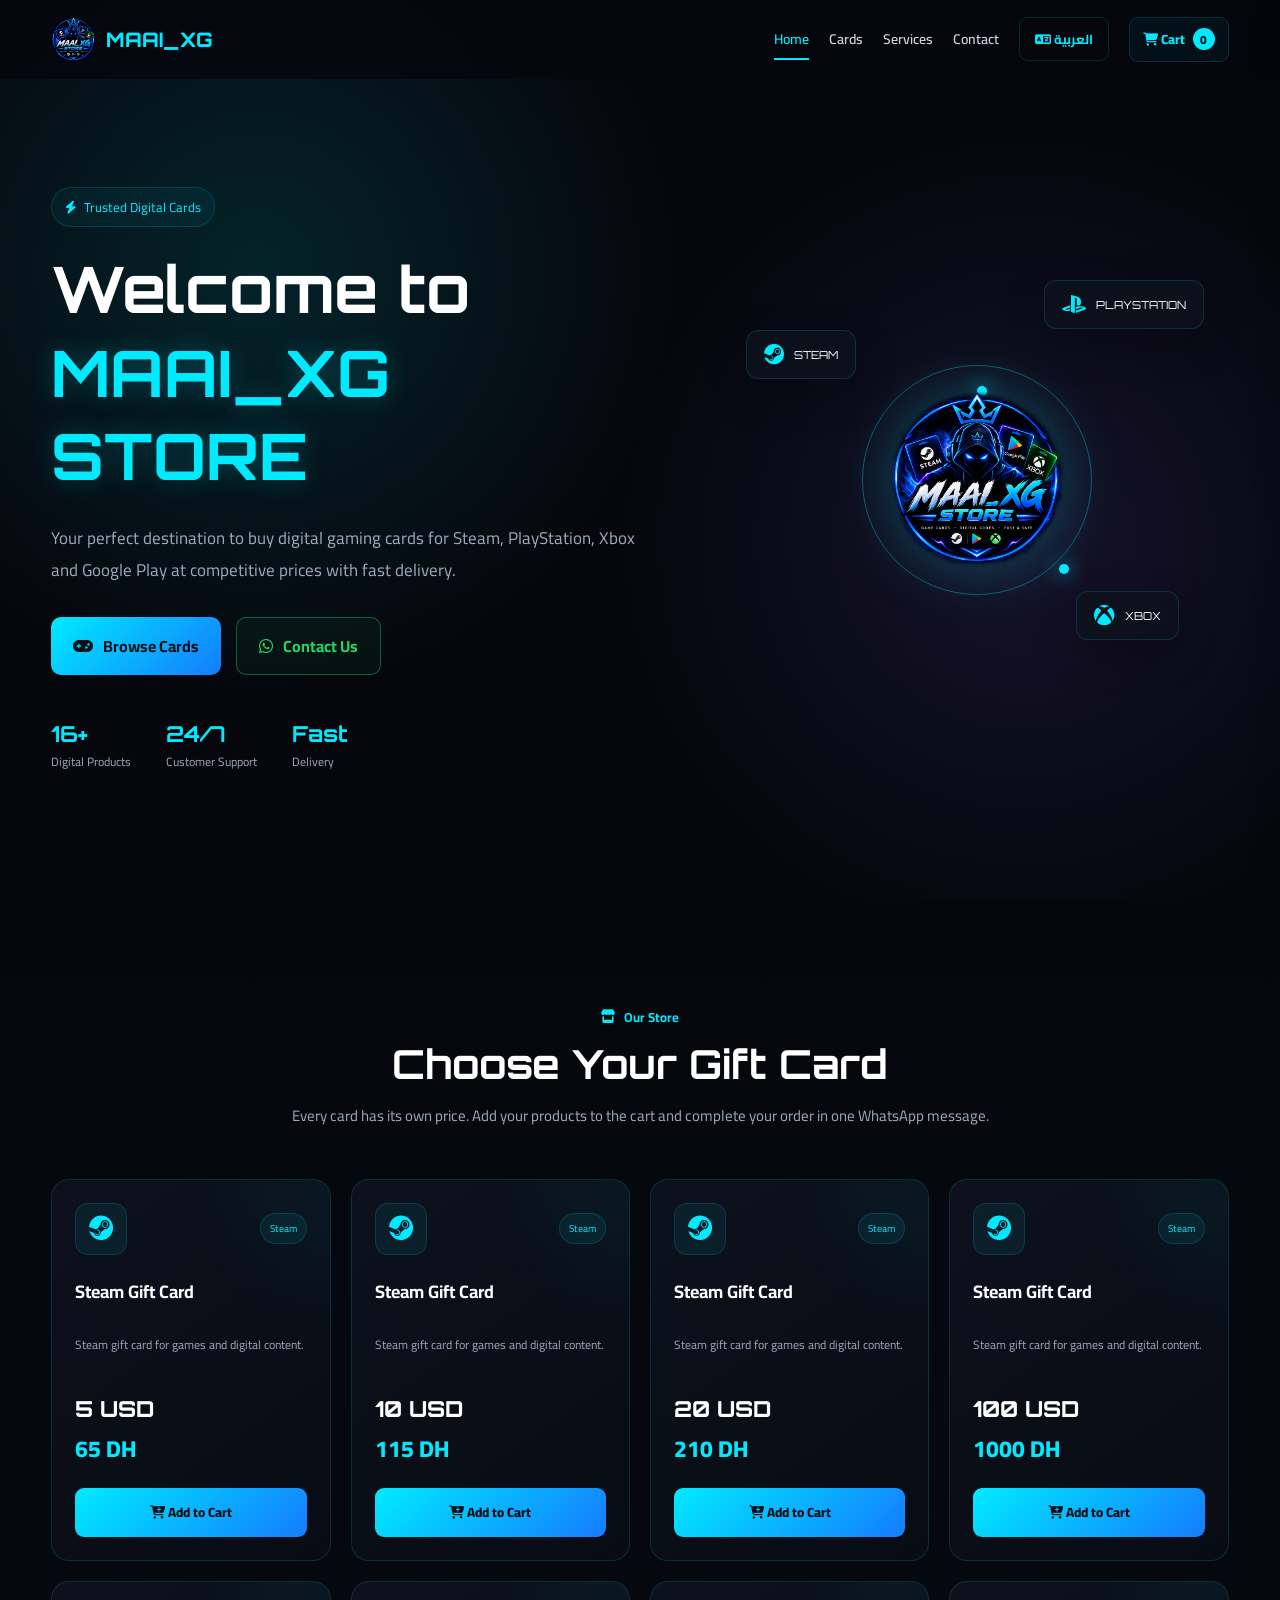
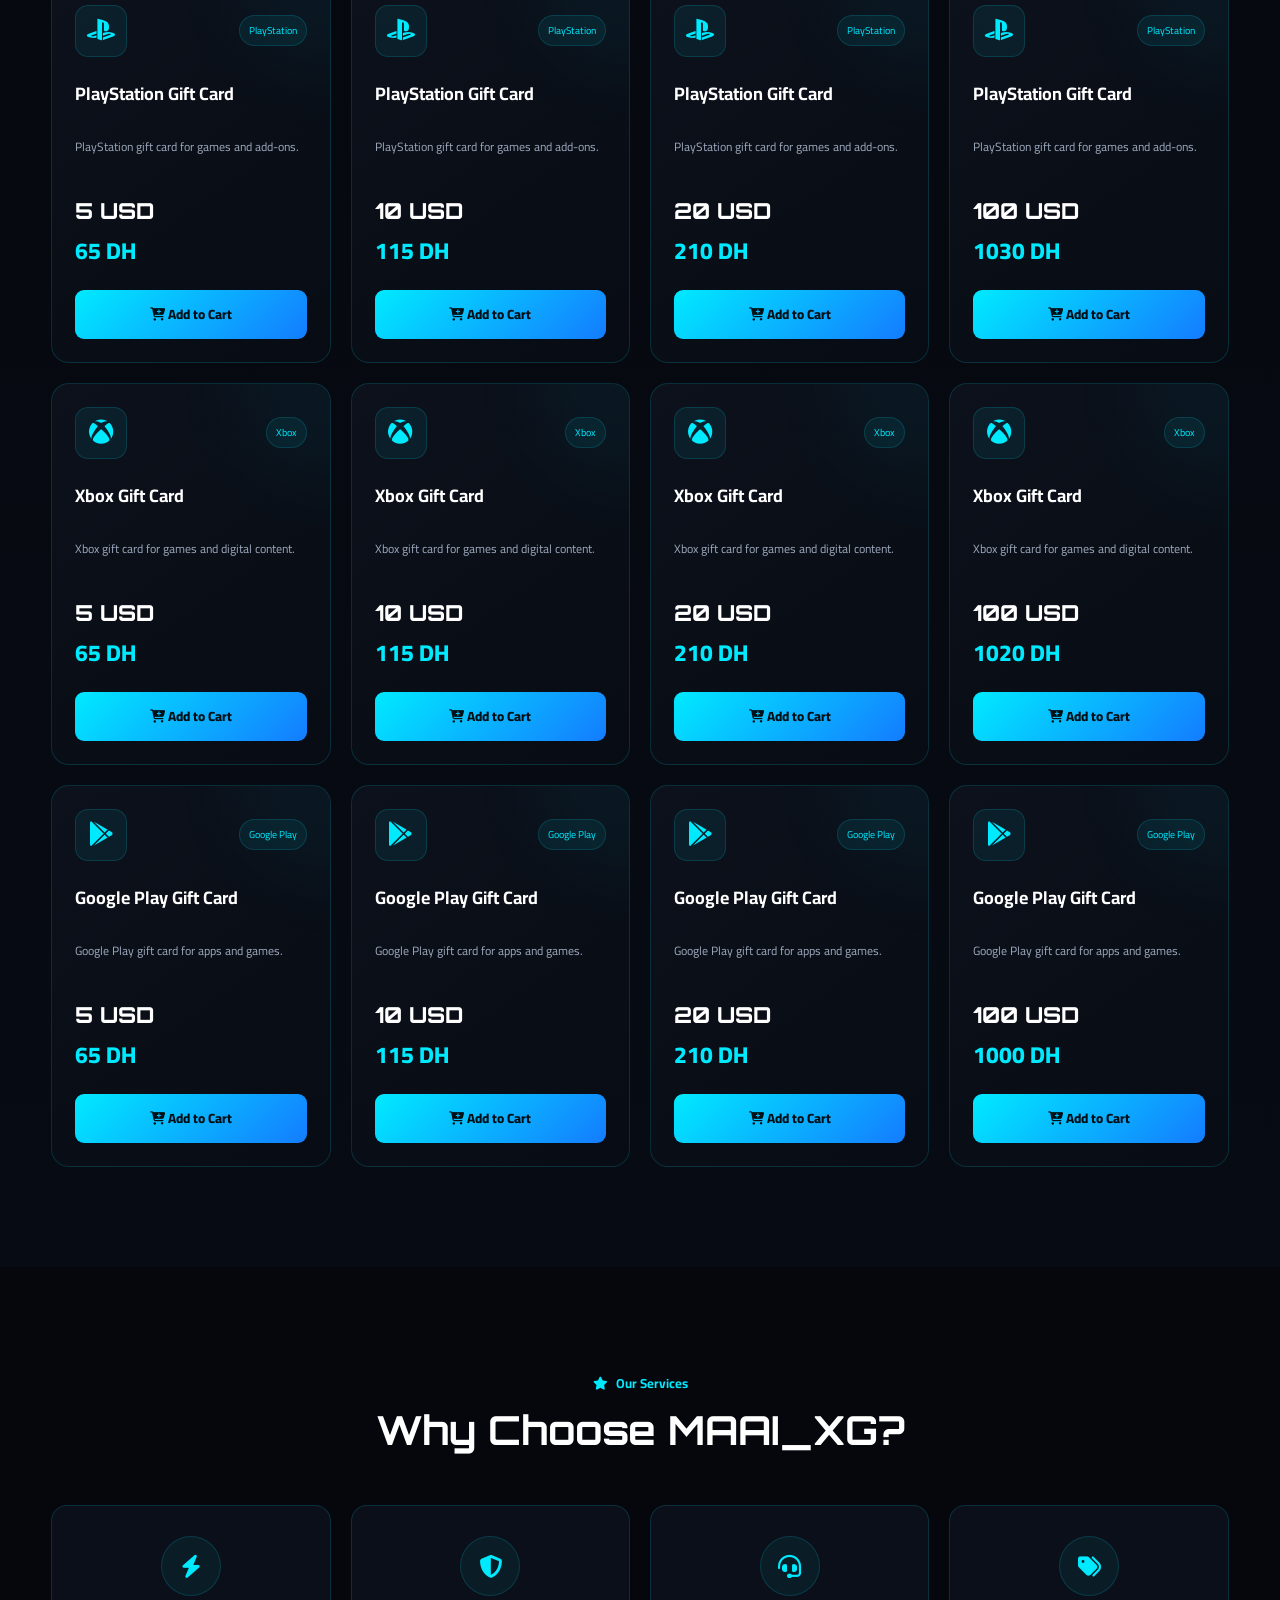
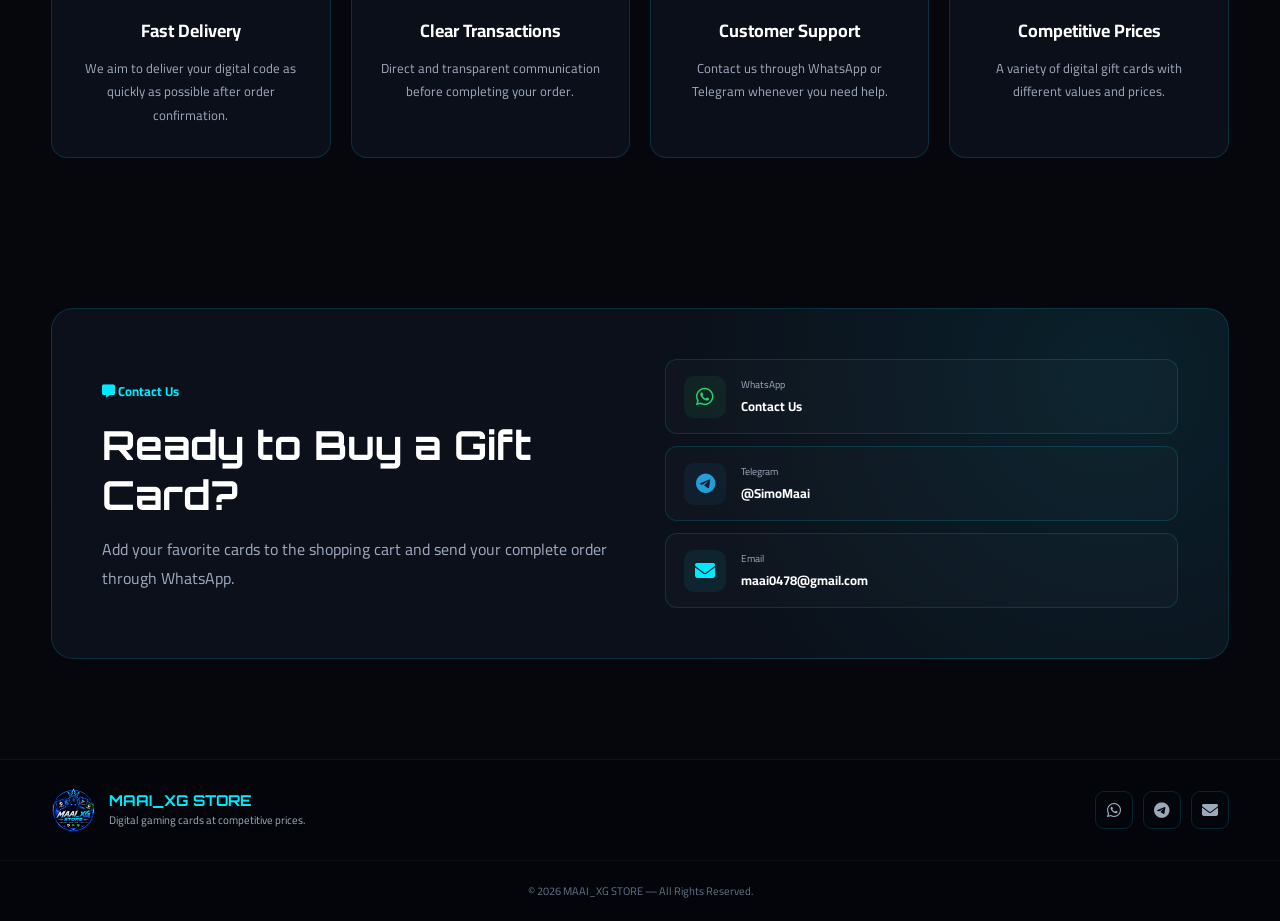
==== commit 714626e3: "Update English page and add Second_store" ====
--- a/english.html
+++ b/english.html
@@ -1,290 +1,630 @@
+
 <!DOCTYPE html>
 <html lang="en" dir="ltr">
 <head>
-    <meta charset="UTF-8">
-    <meta name="viewport" content="width=device-width, initial-scale=1.0">
-    <title>MAAI_XG STORE | Digital Gaming Cards</title>
-    <meta name="description" content="MAAI_XG STORE - Steam, PlayStation, Xbox and Google Play gift cards">
-    <link rel="preconnect" href="https://fonts.googleapis.com">
-    <link rel="preconnect" href="https://fonts.gstatic.com" crossorigin>
-    <link href="https://fonts.googleapis.com/css2?family=Cairo:wght@400;500;600;700;800&family=Orbitron:wght@500;600;700;800&display=swap" rel="stylesheet">
-    <link rel="stylesheet" href="https://cdnjs.cloudflare.com/ajax/libs/font-awesome/6.5.2/css/all.min.css">
-    <link rel="stylesheet" href="style.css">
+  <meta charset="UTF-8">
+  <meta name="viewport" content="width=device-width, initial-scale=1.0">
+  <title>MAAI_XG STORE | Digital Gaming Cards</title>
+  <meta name="description" content="Steam, PlayStation, Xbox and Google Play digital gift cards.">
+  <link rel="preconnect" href="https://fonts.googleapis.com">
+  <link rel="preconnect" href="https://fonts.gstatic.com" crossorigin>
+  <link href="https://fonts.googleapis.com/css2?family=Cairo:wght@400;500;600;700;800&family=Orbitron:wght@500;600;700;800&display=swap" rel="stylesheet">
+  <link rel="stylesheet" href="https://cdnjs.cloudflare.com/ajax/libs/font-awesome/6.5.2/css/all.min.css">
+  <link rel="stylesheet" href="style.css">
 </head>
 <body>
 
+<!-- NAVBAR -->
 <header class="navbar">
-    <div class="container nav-container">
-        <a href="#home" class="logo">
-            <img src="logo_profil.png" alt="MAAI_XG STORE">
-            <span>MAAI_XG</span>
+  <div class="container nav-container">
+    <a href="#home" class="logo">
+      <img src="logo_profil.png" alt="MAAI_XG">
+      <span>MAAI_XG</span>
+    </a>
+
+    <nav class="nav-menu">
+      <a href="#home" class="nav-link active">Home</a>
+      <a href="#cards" class="nav-link">Cards</a>
+      <a href="#services" class="nav-link">Services</a>
+      <a href="#contact" class="nav-link">Contact</a>
+
+      <a href="index.html" class="language-btn">
+        <i class="fa-solid fa-language"></i> العربية
+      </a>
+
+      <button class="cart-open nav-cart" type="button">
+        <i class="fa-solid fa-cart-shopping"></i>
+        Cart <span class="cart-count">0</span>
+      </button>
+    </nav>
+
+    <button class="menu-toggle" aria-label="Menu">
+      <i class="fa-solid fa-bars"></i>
+    </button>
+  </div>
+</header>
+
+<!-- HERO -->
+<section id="home" class="hero">
+  <div class="hero-bg"></div>
+
+  <div class="container hero-container">
+    <div class="hero-content reveal">
+
+      <span class="hero-badge">
+        <i class="fa-solid fa-bolt"></i>
+        Trusted Digital Cards
+      </span>
+
+      <h1>Welcome to <span>MAAI_XG STORE</span></h1>
+
+      <p>
+        Your perfect destination to buy digital gaming cards
+        for Steam, PlayStation, Xbox and Google Play
+        at competitive prices with fast delivery.
+      </p>
+
+      <div class="hero-buttons">
+        <a href="#cards" class="btn btn-primary">
+          <i class="fa-solid fa-gamepad"></i>
+          Browse Cards
         </a>
-        <nav class="nav-menu">
-            <a href="#home" class="nav-link active">Home</a>
-            <a href="#cards" class="nav-link">Cards</a>
-            <a href="#prices" class="nav-link">Prices</a>
-            <a href="#services" class="nav-link">Services</a>
-            <a href="#contact" class="nav-link">Contact</a>
-            <a href="index.html" class="language-btn">
-                <i class="fa-solid fa-language"></i> العربية
-            </a>
-            <a href="#cards" class="nav-buy">Buy Now</a>
-        </nav>
-        <button class="menu-toggle" aria-label="Menu">
-            <i class="fa-solid fa-bars"></i>
-        </button>
-    </div>
-</header>
-
-<section id="home" class="hero">
-    <div class="hero-bg"></div>
-    <div class="container hero-container">
-        <div class="hero-content reveal">
-            <span class="hero-badge">
-                <i class="fa-solid fa-bolt"></i> Trusted Digital Cards
-            </span>
-            <h1>Welcome to <span>MAAI_XG STORE</span></h1>
-            <p>
-                Your place to buy digital gaming cards
-                for Steam, PlayStation, Xbox and Google Play
-                at competitive prices with fast delivery.
-            </p>
-            <div class="hero-buttons">
-                <a href="#cards" class="btn btn-primary">
-                    <i class="fa-solid fa-gamepad"></i> Browse Cards
-                </a>
-                <a href="https://wa.me/79996118911" target="_blank" rel="noopener noreferrer" class="btn btn-whatsapp">
-                    <i class="fa-brands fa-whatsapp"></i> Contact Us
-                </a>
-            </div>
-            <div class="hero-stats">
-                <div class="stat"><strong>4+</strong><span>Card Types</span></div>
-                <div class="stat"><strong>24/7</strong><span>Customer Support</span></div>
-                <div class="stat"><strong>Fast</strong><span>Delivery</span></div>
-            </div>
-        </div>
-        <div class="hero-visual reveal">
-            <div class="floating-card steam-float">
-                <i class="fa-brands fa-steam"></i><span>STEAM</span>
-            </div>
-            <div class="floating-card ps-float">
-                <i class="fa-brands fa-playstation"></i><span>PLAYSTATION</span>
-            </div>
-            <div class="floating-card xbox-float">
-                <i class="fa-brands fa-xbox"></i><span>XBOX</span>
-            </div>
-            <div class="hero-logo">
-                <img src="./logo_profil.png" alt="MAAI_XG Logo">
-                <div class="logo-ring"></div>
-            </div>
-        </div>
-    </div>
+
+        <a href="https://wa.me/79996118911" target="_blank" rel="noopener" class="btn btn-whatsapp">
+          <i class="fa-brands fa-whatsapp"></i>
+          Contact Us
+        </a>
+      </div>
+
+      <div class="hero-stats">
+        <div class="stat">
+          <strong>16+</strong>
+          <span>Digital Products</span>
+        </div>
+
+        <div class="stat">
+          <strong>24/7</strong>
+          <span>Customer Support</span>
+        </div>
+
+        <div class="stat">
+          <strong>Fast</strong>
+          <span>Delivery</span>
+        </div>
+      </div>
+    </div>
+
+    <div class="hero-visual reveal">
+
+      <div class="floating-card steam-float">
+        <i class="fa-brands fa-steam"></i>
+        <span>STEAM</span>
+      </div>
+
+      <div class="floating-card ps-float">
+        <i class="fa-brands fa-playstation"></i>
+        <span>PLAYSTATION</span>
+      </div>
+
+      <div class="floating-card xbox-float">
+        <i class="fa-brands fa-xbox"></i>
+        <span>XBOX</span>
+      </div>
+
+      <div class="hero-logo">
+        <img src="logo_profil.png" alt="MAAI_XG Logo">
+        <div class="logo-ring"></div>
+      </div>
+
+    </div>
+  </div>
 </section>
 
+<!-- PRODUCTS -->
 <section id="cards" class="section cards-section">
-    <div class="container">
-        <div class="section-title reveal">
-            <span><i class="fa-solid fa-store"></i> Our Store</span>
-            <h2>Choose Your Card</h2>
-            <p>Select your platform and contact us directly through WhatsApp.</p>
-        </div>
-
-        <div class="cards-grid">
-            <article class="product-card steam-card reveal">
-                <div class="card-top">
-                    <div class="platform-icon"><i class="fa-brands fa-steam"></i></div>
-                    <span class="card-tag">Most Popular</span>
-                </div>
-                <h3>Steam Gift Card</h3>
-                <p>Steam gift cards for games and digital content.</p>
-                <div class="price-list">
-                    <div><span>5 USD</span><strong>65 DH</strong></div>
-                    <div><span>10 USD</span><strong>115 DH</strong></div>
-                    <div><span>20 USD</span><strong>210 DH</strong></div>
-                    <div><span>100 USD</span><strong>1000 DH</strong></div>
-                </div>
-                <button class="buy-btn" data-product="Steam Gift Card">
-                    <i class="fa-solid fa-cart-shopping"></i> Buy Now
-                </button>
-            </article>
-
-            <article class="product-card playstation-card reveal">
-                <div class="card-top">
-                    <div class="platform-icon"><i class="fa-brands fa-playstation"></i></div>
-                    <span class="card-tag">PlayStation</span>
-                </div>
-                <h3>PlayStation Gift Card</h3>
-                <p>PlayStation cards for games and add-ons.</p>
-                <div class="price-list">
-                    <div><span>5 USD</span><strong>65 DH</strong></div>
-                    <div><span>10 USD</span><strong>115 DH</strong></div>
-                    <div><span>20 USD</span><strong>215 DH</strong></div>
-                    <div><span>100 USD</span><strong>1020 DH</strong></div>
-                </div>
-                <button class="buy-btn" data-product="PlayStation Gift Card">
-                    <i class="fa-solid fa-cart-shopping"></i> Buy Now
-                </button>
-            </article>
-
-            <article class="product-card xbox-card reveal">
-                <div class="card-top">
-                    <div class="platform-icon"><i class="fa-brands fa-xbox"></i></div>
-                    <span class="card-tag">Xbox</span>
-                </div>
-                <h3>Xbox Gift Card</h3>
-                <p>Xbox gift cards for games and digital content.</p>
-                <div class="price-list">
-                    <div><span>5 USD</span><strong>65 DH</strong></div>
-                    <div><span>10 USD</span><strong>110 DH</strong></div>
-                    <div><span>20 USD</span><strong>215 DH</strong></div>
-                    <div><span>100 USD</span><strong>1020 DH</strong></div>
-                </div>
-                <button class="buy-btn" data-product="Xbox Gift Card">
-                    <i class="fa-solid fa-cart-shopping"></i> Buy Now
-                </button>
-            </article>
-
-            <article class="product-card google-card reveal">
-                <div class="card-top">
-                    <div class="platform-icon"><i class="fa-brands fa-google-play"></i></div>
-                    <span class="card-tag">Google Play</span>
-                </div>
-                <h3>Google Play Gift Card</h3>
-                <p>Google Play cards for apps, games and digital content.</p>
-                <div class="price-list">
-                    <div><span>5 USD</span><strong>65 DH</strong></div>
-                    <div><span>10 USD</span><strong>115 DH</strong></div>
-                    <div><span>20 USD</span><strong>210 DH</strong></div>
-                    <div><span>100 USD</span><strong>1000 DH</strong></div>
-                </div>
-                <button class="buy-btn" data-product="Google Play Gift Card">
-                    <i class="fa-solid fa-cart-shopping"></i> Buy Now
-                </button>
-            </article>
-        </div>
-    </div>
+  <div class="container">
+
+    <div class="section-title reveal">
+      <span>
+        <i class="fa-solid fa-store"></i>
+        Our Store
+      </span>
+
+      <h2>Choose Your Gift Card</h2>
+
+      <p>
+        Every card has its own price. Add your products to the cart
+        and complete your order in one WhatsApp message.
+      </p>
+    </div>
+
+    <div class="cards-grid">
+
+      <!-- STEAM -->
+
+      <article class="product-card steam-card reveal">
+        <div class="card-top">
+          <div class="platform-icon">
+            <i class="fa-brands fa-steam"></i>
+          </div>
+          <span class="card-tag">Steam</span>
+        </div>
+
+        <h3>Steam Gift Card</h3>
+        <p>Steam gift card for games and digital content.</p>
+
+        <div class="product-value">5 USD</div>
+        <div class="product-price">65 DH</div>
+
+        <button class="add-to-cart-btn" data-id="steam-5" data-product="Steam Gift Card" data-value="5 USD" data-price="65">
+          <i class="fa-solid fa-cart-plus"></i> Add to Cart
+        </button>
+      </article>
+
+      <article class="product-card steam-card reveal">
+        <div class="card-top">
+          <div class="platform-icon">
+            <i class="fa-brands fa-steam"></i>
+          </div>
+          <span class="card-tag">Steam</span>
+        </div>
+
+        <h3>Steam Gift Card</h3>
+        <p>Steam gift card for games and digital content.</p>
+
+        <div class="product-value">10 USD</div>
+        <div class="product-price">115 DH</div>
+
+        <button class="add-to-cart-btn" data-id="steam-10" data-product="Steam Gift Card" data-value="10 USD" data-price="115">
+          <i class="fa-solid fa-cart-plus"></i> Add to Cart
+        </button>
+      </article>
+
+      <article class="product-card steam-card reveal">
+        <div class="card-top">
+          <div class="platform-icon">
+            <i class="fa-brands fa-steam"></i>
+          </div>
+          <span class="card-tag">Steam</span>
+        </div>
+
+        <h3>Steam Gift Card</h3>
+        <p>Steam gift card for games and digital content.</p>
+
+        <div class="product-value">20 USD</div>
+        <div class="product-price">210 DH</div>
+
+        <button class="add-to-cart-btn" data-id="steam-20" data-product="Steam Gift Card" data-value="20 USD" data-price="210">
+          <i class="fa-solid fa-cart-plus"></i> Add to Cart
+        </button>
+      </article>
+
+      <article class="product-card steam-card reveal">
+        <div class="card-top">
+          <div class="platform-icon">
+            <i class="fa-brands fa-steam"></i>
+          </div>
+          <span class="card-tag">Steam</span>
+        </div>
+
+        <h3>Steam Gift Card</h3>
+        <p>Steam gift card for games and digital content.</p>
+
+        <div class="product-value">100 USD</div>
+        <div class="product-price">1000 DH</div>
+
+        <button class="add-to-cart-btn" data-id="steam-100" data-product="Steam Gift Card" data-value="100 USD" data-price="1000">
+          <i class="fa-solid fa-cart-plus"></i> Add to Cart
+        </button>
+      </article>
+
+      <!-- PLAYSTATION -->
+
+      <article class="product-card playstation-card reveal">
+        <div class="card-top">
+          <div class="platform-icon">
+            <i class="fa-brands fa-playstation"></i>
+          </div>
+          <span class="card-tag">PlayStation</span>
+        </div>
+
+        <h3>PlayStation Gift Card</h3>
+        <p>PlayStation gift card for games and add-ons.</p>
+
+        <div class="product-value">5 USD</div>
+        <div class="product-price">65 DH</div>
+
+        <button class="add-to-cart-btn" data-id="ps-5" data-product="PlayStation Gift Card" data-value="5 USD" data-price="65">
+          <i class="fa-solid fa-cart-plus"></i> Add to Cart
+        </button>
+      </article>
+
+      <article class="product-card playstation-card reveal">
+        <div class="card-top">
+          <div class="platform-icon">
+            <i class="fa-brands fa-playstation"></i>
+          </div>
+          <span class="card-tag">PlayStation</span>
+        </div>
+
+        <h3>PlayStation Gift Card</h3>
+        <p>PlayStation gift card for games and add-ons.</p>
+
+        <div class="product-value">10 USD</div>
+        <div class="product-price">115 DH</div>
+
+        <button class="add-to-cart-btn" data-id="ps-10" data-product="PlayStation Gift Card" data-value="10 USD" data-price="115">
+          <i class="fa-solid fa-cart-plus"></i> Add to Cart
+        </button>
+      </article>
+
+      <article class="product-card playstation-card reveal">
+        <div class="card-top">
+          <div class="platform-icon">
+            <i class="fa-brands fa-playstation"></i>
+          </div>
+          <span class="card-tag">PlayStation</span>
+        </div>
+
+        <h3>PlayStation Gift Card</h3>
+        <p>PlayStation gift card for games and add-ons.</p>
+
+        <div class="product-value">20 USD</div>
+        <div class="product-price">210 DH</div>
+
+        <button class="add-to-cart-btn" data-id="ps-20" data-product="PlayStation Gift Card" data-value="20 USD" data-price="210">
+          <i class="fa-solid fa-cart-plus"></i> Add to Cart
+        </button>
+      </article>
+
+      <article class="product-card playstation-card reveal">
+        <div class="card-top">
+          <div class="platform-icon">
+            <i class="fa-brands fa-playstation"></i>
+          </div>
+          <span class="card-tag">PlayStation</span>
+        </div>
+
+        <h3>PlayStation Gift Card</h3>
+        <p>PlayStation gift card for games and add-ons.</p>
+
+        <div class="product-value">100 USD</div>
+        <div class="product-price">1030 DH</div>
+
+        <button class="add-to-cart-btn" data-id="ps-100" data-product="PlayStation Gift Card" data-value="100 USD" data-price="1030">
+          <i class="fa-solid fa-cart-plus"></i> Add to Cart
+        </button>
+      </article>
+
+      <!-- XBOX -->
+
+      <article class="product-card xbox-card reveal">
+        <div class="card-top">
+          <div class="platform-icon">
+            <i class="fa-brands fa-xbox"></i>
+          </div>
+          <span class="card-tag">Xbox</span>
+        </div>
+
+        <h3>Xbox Gift Card</h3>
+        <p>Xbox gift card for games and digital content.</p>
+
+        <div class="product-value">5 USD</div>
+        <div class="product-price">65 DH</div>
+
+        <button class="add-to-cart-btn" data-id="xbox-5" data-product="Xbox Gift Card" data-value="5 USD" data-price="65">
+          <i class="fa-solid fa-cart-plus"></i> Add to Cart
+        </button>
+      </article>
+
+      <article class="product-card xbox-card reveal">
+        <div class="card-top">
+          <div class="platform-icon">
+            <i class="fa-brands fa-xbox"></i>
+          </div>
+          <span class="card-tag">Xbox</span>
+        </div>
+
+        <h3>Xbox Gift Card</h3>
+        <p>Xbox gift card for games and digital content.</p>
+
+        <div class="product-value">10 USD</div>
+        <div class="product-price">115 DH</div>
+
+        <button class="add-to-cart-btn" data-id="xbox-10" data-product="Xbox Gift Card" data-value="10 USD" data-price="115">
+          <i class="fa-solid fa-cart-plus"></i> Add to Cart
+        </button>
+      </article>
+
+      <article class="product-card xbox-card reveal">
+        <div class="card-top">
+          <div class="platform-icon">
+            <i class="fa-brands fa-xbox"></i>
+          </div>
+          <span class="card-tag">Xbox</span>
+        </div>
+
+        <h3>Xbox Gift Card</h3>
+        <p>Xbox gift card for games and digital content.</p>
+
+        <div class="product-value">20 USD</div>
+        <div class="product-price">210 DH</div>
+
+        <button class="add-to-cart-btn" data-id="xbox-20" data-product="Xbox Gift Card" data-value="20 USD" data-price="210">
+          <i class="fa-solid fa-cart-plus"></i> Add to Cart
+        </button>
+      </article>
+
+      <article class="product-card xbox-card reveal">
+        <div class="card-top">
+          <div class="platform-icon">
+            <i class="fa-brands fa-xbox"></i>
+          </div>
+          <span class="card-tag">Xbox</span>
+        </div>
+
+        <h3>Xbox Gift Card</h3>
+        <p>Xbox gift card for games and digital content.</p>
+
+        <div class="product-value">100 USD</div>
+        <div class="product-price">1020 DH</div>
+
+        <button class="add-to-cart-btn" data-id="xbox-100" data-product="Xbox Gift Card" data-value="100 USD" data-price="1020">
+          <i class="fa-solid fa-cart-plus"></i> Add to Cart
+        </button>
+      </article>
+
+      <!-- GOOGLE PLAY -->
+
+      <article class="product-card google-card reveal">
+        <div class="card-top">
+          <div class="platform-icon">
+            <i class="fa-brands fa-google-play"></i>
+          </div>
+          <span class="card-tag">Google Play</span>
+        </div>
+
+        <h3>Google Play Gift Card</h3>
+        <p>Google Play gift card for apps and games.</p>
+
+        <div class="product-value">5 USD</div>
+        <div class="product-price">65 DH</div>
+
+        <button class="add-to-cart-btn" data-id="google-5" data-product="Google Play Gift Card" data-value="5 USD" data-price="65">
+          <i class="fa-solid fa-cart-plus"></i> Add to Cart
+        </button>
+      </article>
+
+      <article class="product-card google-card reveal">
+        <div class="card-top">
+          <div class="platform-icon">
+            <i class="fa-brands fa-google-play"></i>
+          </div>
+          <span class="card-tag">Google Play</span>
+        </div>
+
+        <h3>Google Play Gift Card</h3>
+        <p>Google Play gift card for apps and games.</p>
+
+        <div class="product-value">10 USD</div>
+        <div class="product-price">115 DH</div>
+
+        <button class="add-to-cart-btn" data-id="google-10" data-product="Google Play Gift Card" data-value="10 USD" data-price="115">
+          <i class="fa-solid fa-cart-plus"></i> Add to Cart
+        </button>
+      </article>
+
+      <article class="product-card google-card reveal">
+        <div class="card-top">
+          <div class="platform-icon">
+            <i class="fa-brands fa-google-play"></i>
+          </div>
+          <span class="card-tag">Google Play</span>
+        </div>
+
+        <h3>Google Play Gift Card</h3>
+        <p>Google Play gift card for apps and games.</p>
+
+        <div class="product-value">20 USD</div>
+        <div class="product-price">210 DH</div>
+
+        <button class="add-to-cart-btn" data-id="google-20" data-product="Google Play Gift Card" data-value="20 USD" data-price="210">
+          <i class="fa-solid fa-cart-plus"></i> Add to Cart
+        </button>
+      </article>
+
+      <article class="product-card google-card reveal">
+        <div class="card-top">
+          <div class="platform-icon">
+            <i class="fa-brands fa-google-play"></i>
+          </div>
+          <span class="card-tag">Google Play</span>
+        </div>
+
+        <h3>Google Play Gift Card</h3>
+        <p>Google Play gift card for apps and games.</p>
+
+        <div class="product-value">100 USD</div>
+        <div class="product-price">1000 DH</div>
+
+        <button class="add-to-cart-btn" data-id="google-100" data-product="Google Play Gift Card" data-value="100 USD" data-price="1000">
+          <i class="fa-solid fa-cart-plus"></i> Add to Cart
+        </button>
+      </article>
+
+    </div>
+  </div>
 </section>
 
-<section id="prices" class="section prices-section">
-    <div class="container">
-        <div class="section-title reveal">
-            <span><i class="fa-solid fa-tags"></i> Prices</span>
-            <h2>Gift Card Prices</h2>
-            <p>Current prices for available digital cards.</p>
-        </div>
-        <div class="table-wrapper reveal">
-            <table>
-                <thead>
-                    <tr>
-                        <th>Card</th><th>5 USD</th><th>10 USD</th><th>20 USD</th><th>100 USD</th>
-                    </tr>
-                </thead>
-                <tbody>
-                    <tr>
-                        <td><i class="fa-brands fa-steam"></i> Steam</td>
-                        <td>65 DH</td><td>115 DH</td><td>210 DH</td><td>1000 DH</td>
-                    </tr>
-                    <tr>
-                        <td><i class="fa-brands fa-playstation"></i> PlayStation</td>
-                        <td>65 DH</td><td>115 DH</td><td>215 DH</td><td>1020 DH</td>
-                    </tr>
-                    <tr>
-                        <td><i class="fa-brands fa-xbox"></i> Xbox</td>
-                        <td>65 DH</td><td>110 DH</td><td>215 DH</td><td>1020 DH</td>
-                    </tr>
-                    <tr>
-                        <td><i class="fa-brands fa-google-play"></i> Google Play</td>
-                        <td>65 DH</td><td>115 DH</td><td>210 DH</td><td>1000 DH</td>
-                    </tr>
-                </tbody>
-            </table>
-        </div>
-    </div>
+<!-- SERVICES -->
+<section id="services" class="section services-section">
+  <div class="container">
+
+    <div class="section-title reveal">
+      <span>
+        <i class="fa-solid fa-star"></i>
+        Our Services
+      </span>
+
+      <h2>Why Choose MAAI_XG?</h2>
+    </div>
+
+    <div class="services-grid">
+
+      <div class="service-box reveal">
+        <i class="fa-solid fa-bolt"></i>
+        <h3>Fast Delivery</h3>
+        <p>We aim to deliver your digital code as quickly as possible after order confirmation.</p>
+      </div>
+
+      <div class="service-box reveal">
+        <i class="fa-solid fa-shield-halved"></i>
+        <h3>Clear Transactions</h3>
+        <p>Direct and transparent communication before completing your order.</p>
+      </div>
+
+      <div class="service-box reveal">
+        <i class="fa-solid fa-headset"></i>
+        <h3>Customer Support</h3>
+        <p>Contact us through WhatsApp or Telegram whenever you need help.</p>
+      </div>
+
+      <div class="service-box reveal">
+        <i class="fa-solid fa-tags"></i>
+        <h3>Competitive Prices</h3>
+        <p>A variety of digital gift cards with different values and prices.</p>
+      </div>
+
+    </div>
+  </div>
 </section>
 
-<section id="services" class="section services-section">
-    <div class="container">
-        <div class="section-title reveal">
-            <span><i class="fa-solid fa-star"></i> Our Services</span>
-            <h2>Why MAAI_XG?</h2>
-        </div>
-        <div class="services-grid">
-            <div class="service-box reveal">
-                <i class="fa-solid fa-bolt"></i>
-                <h3>Fast Delivery</h3>
-                <p>We aim to provide your digital code as quickly as possible after order confirmation.</p>
-            </div>
-            <div class="service-box reveal">
-                <i class="fa-solid fa-shield-halved"></i>
-                <h3>Secure Service</h3>
-                <p>Clear and direct communication before completing your order.</p>
-            </div>
-            <div class="service-box reveal">
-                <i class="fa-solid fa-headset"></i>
-                <h3>Customer Support</h3>
-                <p>Contact us through WhatsApp or Telegram whenever you need help.</p>
-            </div>
-            <div class="service-box reveal">
-                <i class="fa-solid fa-tags"></i>
-                <h3>Competitive Prices</h3>
-                <p>Different digital cards and values are available.</p>
-            </div>
-        </div>
-    </div>
+<!-- CONTACT -->
+<section id="contact" class="section contact-section">
+  <div class="container">
+
+    <div class="contact-box reveal">
+
+      <div class="contact-content">
+        <span>
+          <i class="fa-solid fa-message"></i>
+          Contact Us
+        </span>
+
+        <h2>Ready to Buy a Gift Card?</h2>
+
+        <p>
+          Add your favorite cards to the shopping cart
+          and send your complete order through WhatsApp.
+        </p>
+      </div>
+
+      <div class="contact-buttons">
+
+        <a href="https://wa.me/79996118911" target="_blank" rel="noopener" class="contact-btn whatsapp">
+          <i class="fa-brands fa-whatsapp"></i>
+          <div>
+            <small>WhatsApp</small>
+            <strong>Contact Us</strong>
+          </div>
+        </a>
+
+        <a href="https://t.me/SimoMaai" target="_blank" rel="noopener" class="contact-btn telegram">
+          <i class="fa-brands fa-telegram"></i>
+          <div>
+            <small>Telegram</small>
+            <strong>@SimoMaai</strong>
+          </div>
+        </a>
+
+        <a href="mailto:maai0478@gmail.com" class="contact-btn email">
+          <i class="fa-solid fa-envelope"></i>
+          <div>
+            <small>Email</small>
+            <strong>maai0478@gmail.com</strong>
+          </div>
+        </a>
+
+      </div>
+    </div>
+  </div>
 </section>
 
-<section id="contact" class="section contact-section">
-    <div class="container">
-        <div class="contact-box reveal">
-            <div class="contact-content">
-                <span><i class="fa-solid fa-message"></i> Contact Us</span>
-                <h2>Want to buy a card?</h2>
-                <p>Choose your card and click Buy Now, or contact us directly.</p>
-            </div>
-            <div class="contact-buttons">
-                <a href="https://wa.me/79996118911" target="_blank" rel="noopener noreferrer" class="contact-btn whatsapp">
-                    <i class="fa-brands fa-whatsapp"></i>
-                    <div><small>WhatsApp</small><strong>Contact Us</strong></div>
-                </a>
-                <a href="https://t.me/SimoMaai" target="_blank" rel="noopener noreferrer" class="contact-btn telegram">
-                    <i class="fa-brands fa-telegram"></i>
-                    <div><small>Telegram</small><strong>@SimoMaai</strong></div>
-                </a>
-                <a href="mailto:maai0478@gmail.com" class="contact-btn email">
-                    <i class="fa-solid fa-envelope"></i>
-                    <div><small>Email</small><strong>maai0478@gmail.com</strong></div>
-                </a>
-            </div>
-        </div>
-    </div>
-</section>
-
+<!-- FOOTER -->
 <footer>
-    <div class="container footer-container">
-        <div class="footer-brand">
-            <img src="./logo_profil.png" alt="MAAI_XG STORE">
-            <div>
-                <h3>MAAI_XG STORE</h3>
-                <p>Digital gaming cards at competitive prices.</p>
-            </div>
-        </div>
-        <div class="footer-social">
-            <a href="https://wa.me/79996118911" target="_blank" rel="noopener noreferrer">
-                <i class="fa-brands fa-whatsapp"></i>
-            </a>
-            <a href="https://t.me/SimoMaai" target="_blank" rel="noopener noreferrer">
-                <i class="fa-brands fa-telegram"></i>
-            </a>
-            <a href="mailto:maai0478@gmail.com">
-                <i class="fa-solid fa-envelope"></i>
-            </a>
-        </div>
-    </div>
-    <div class="copyright">
-        © <span id="year"></span> MAAI_XG STORE — All Rights Reserved.
-    </div>
+  <div class="container footer-container">
+
+    <div class="footer-brand">
+      <img src="logo_profil.png" alt="MAAI_XG">
+
+      <div>
+        <h3>MAAI_XG STORE</h3>
+        <p>Digital gaming cards at competitive prices.</p>
+      </div>
+    </div>
+
+    <div class="footer-social">
+      <a href="https://wa.me/79996118911" target="_blank" rel="noopener">
+        <i class="fa-brands fa-whatsapp"></i>
+      </a>
+
+      <a href="https://t.me/SimoMaai" target="_blank" rel="noopener">
+        <i class="fa-brands fa-telegram"></i>
+      </a>
+
+      <a href="mailto:maai0478@gmail.com">
+        <i class="fa-solid fa-envelope"></i>
+      </a>
+    </div>
+
+  </div>
+
+  <div class="copyright">
+    © <span id="year"></span> MAAI_XG STORE — All Rights Reserved.
+  </div>
 </footer>
+
+<!-- SHOPPING CART -->
+<div class="cart-overlay"></div>
+
+<aside class="cart-panel" aria-label="Shopping cart" aria-hidden="true">
+
+  <div class="cart-header">
+    <h2>
+      <i class="fa-solid fa-cart-shopping"></i>
+      Shopping Cart
+    </h2>
+
+    <button class="cart-close" type="button" aria-label="Close">
+      <i class="fa-solid fa-xmark"></i>
+    </button>
+  </div>
+
+  <div class="cart-items">
+    <p class="empty-cart">Your shopping cart is empty.</p>
+  </div>
+
+  <div class="cart-footer">
+
+    <div class="cart-total">
+      <span>Total:</span>
+      <strong>
+        <span class="cart-total-value">0</span> DH
+      </strong>
+    </div>
+
+    <button class="checkout-btn" type="button">
+      <i class="fa-brands fa-whatsapp"></i>
+      Complete Order via WhatsApp
+    </button>
+
+    <button class="clear-cart-btn" type="button">
+      Clear Cart
+    </button>
+
+  </div>
+</aside>
 
 <script src="script.js"></script>
 </body>
-</html>+</html>
